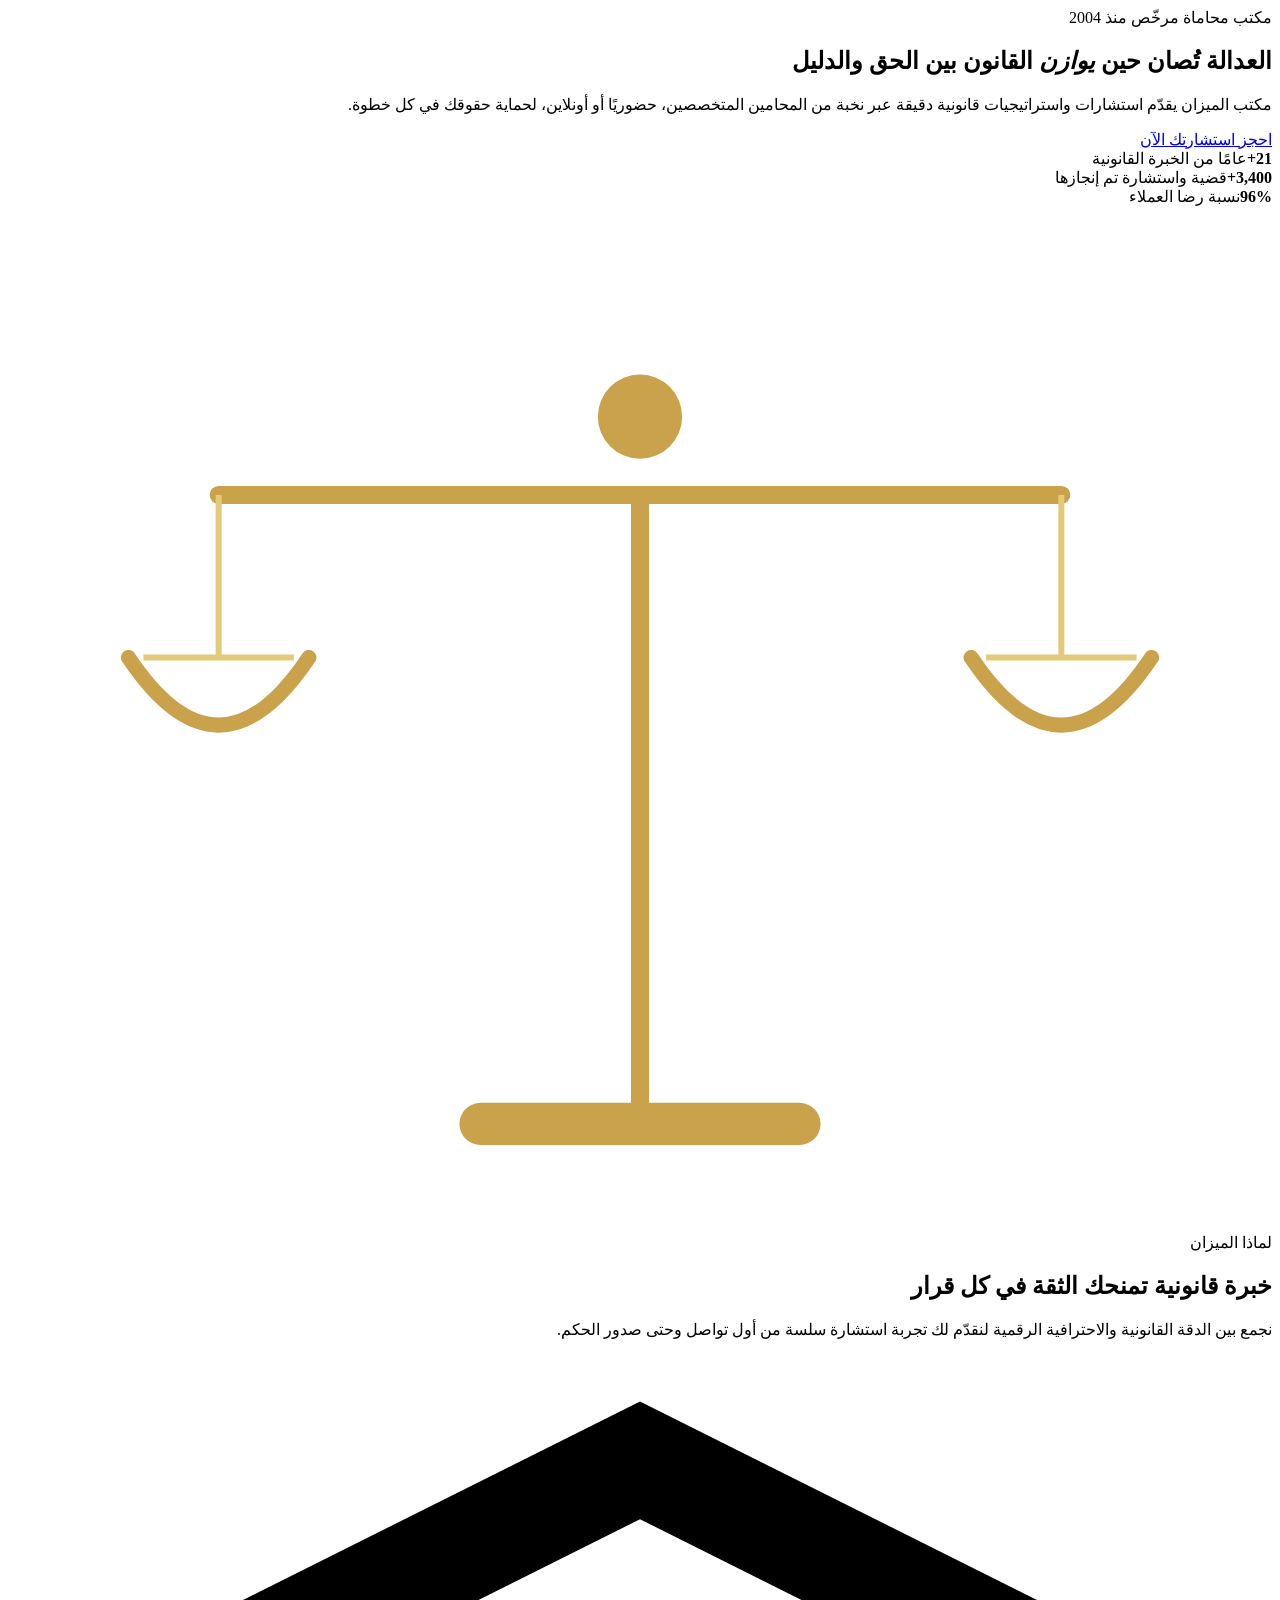
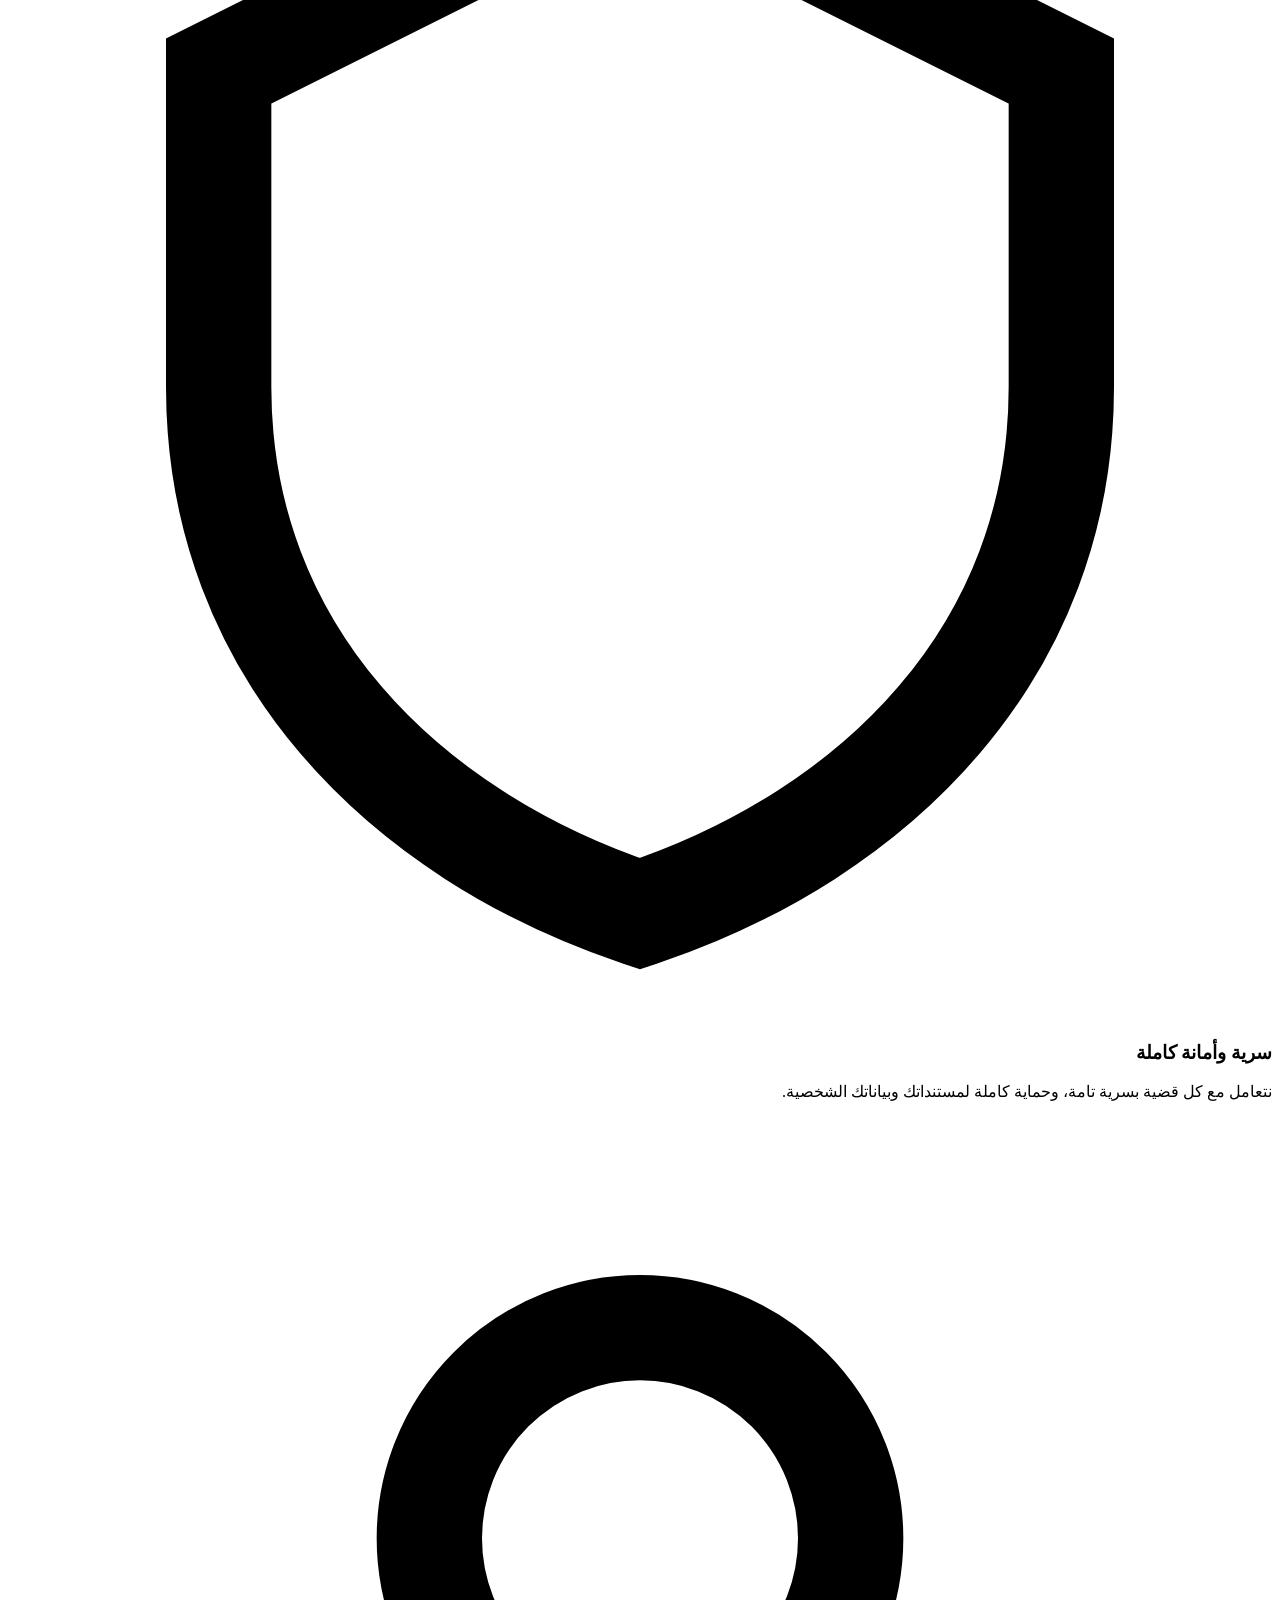
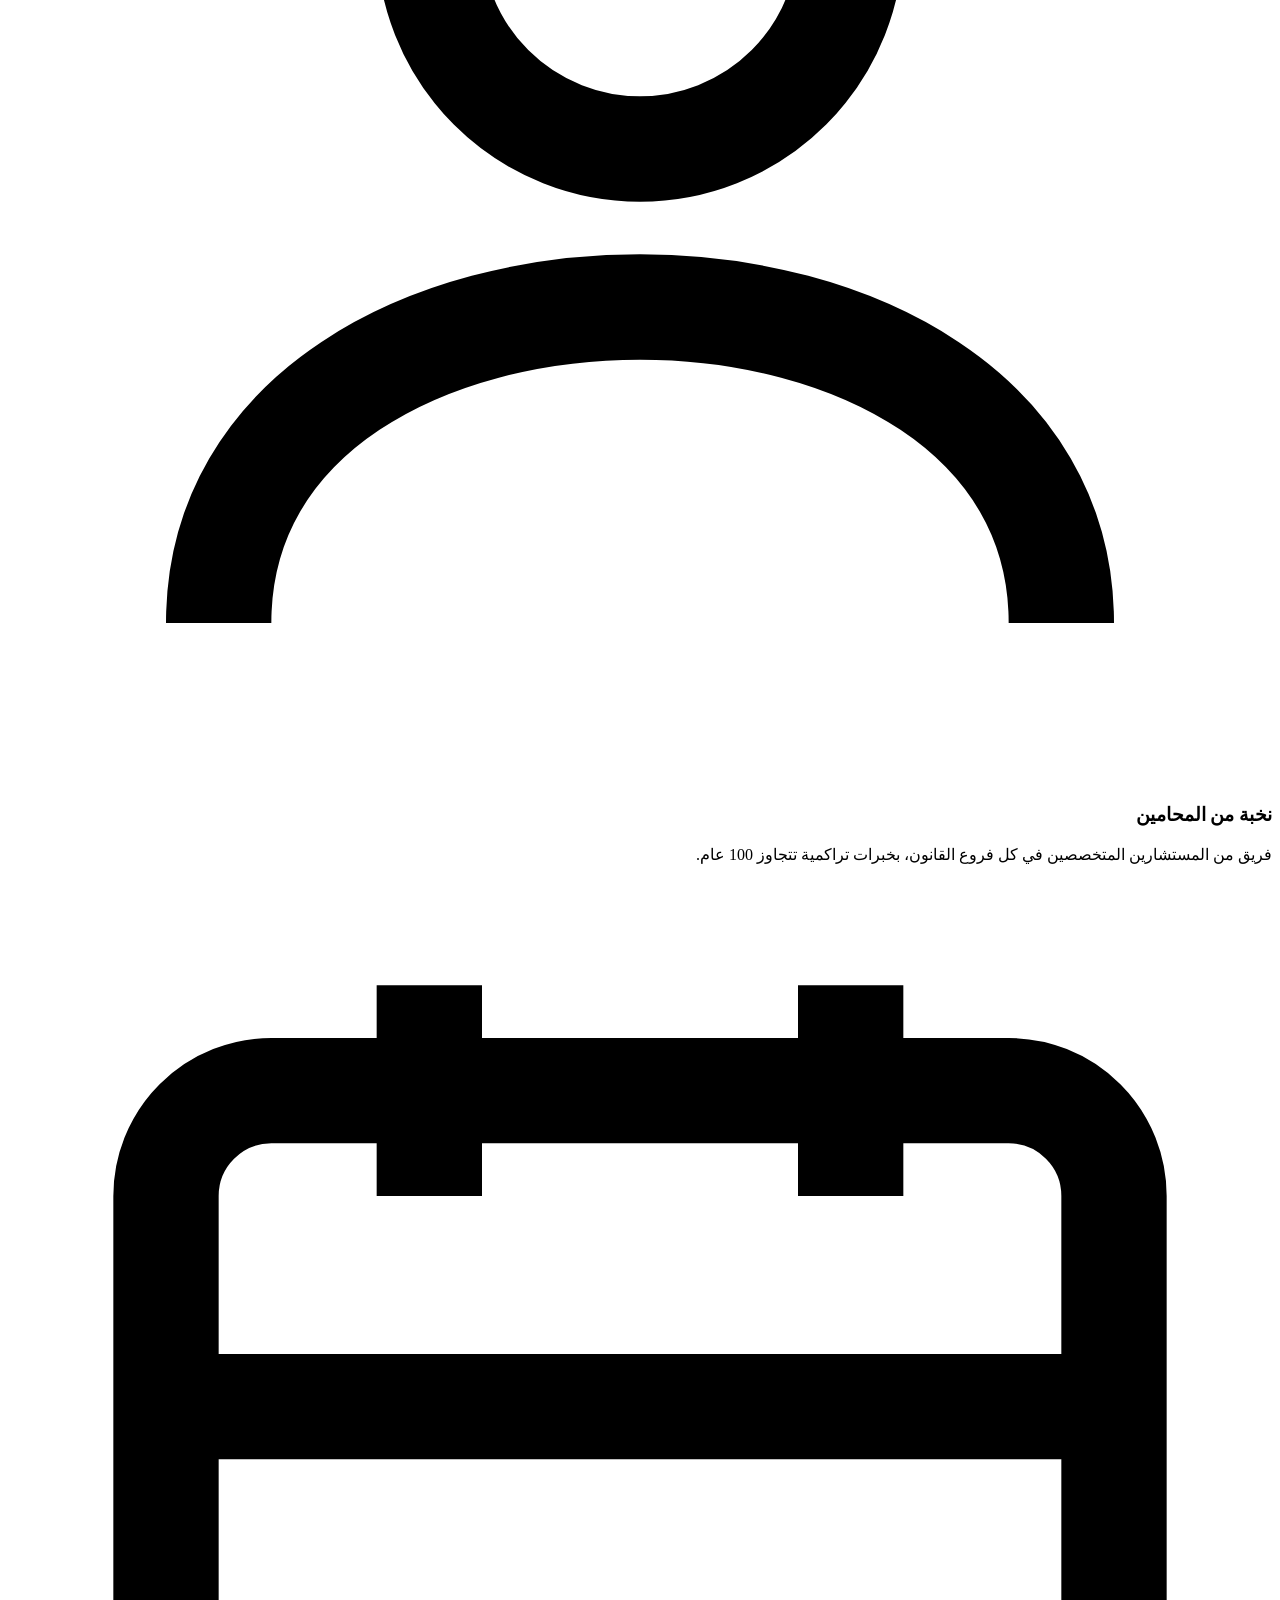
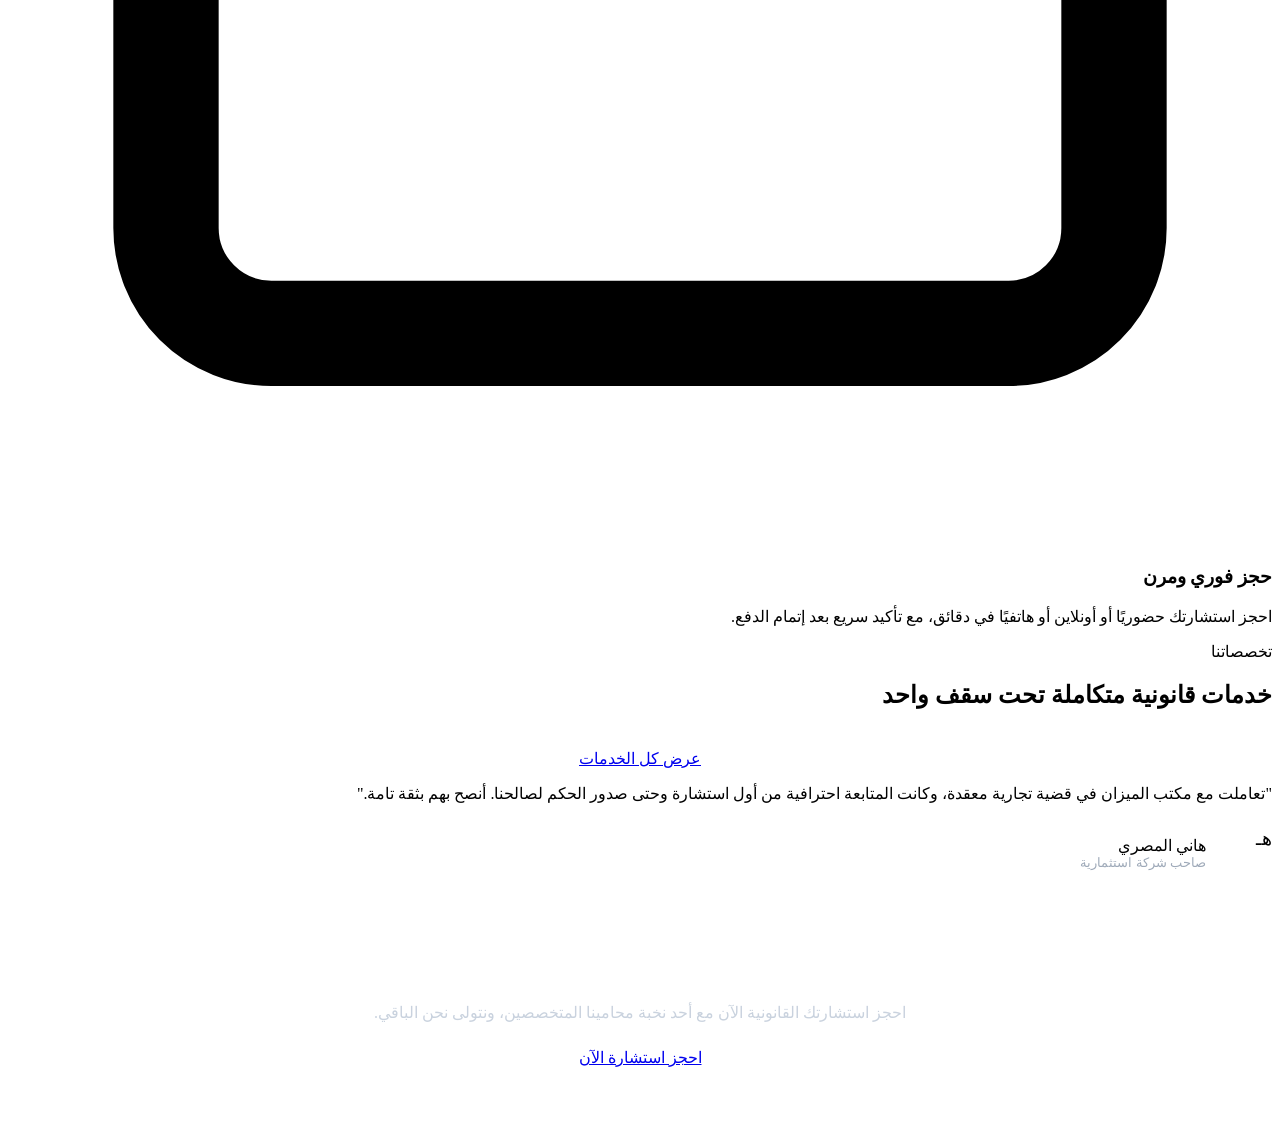
==== index.html @ 5cfec223 "Add files via upload" ====
<!DOCTYPE html>
<html lang="ar" dir="rtl">
<head>
<meta charset="UTF-8">
<meta name="viewport" content="width=device-width, initial-scale=1.0">
<title>مكتب الميزان للمحاماة والاستشارات القانونية | الرئيسية</title>
<meta name="description" content="مكتب الميزان للمحاماة والاستشارات القانونية — استشارات قانونية حضورية وأونلاين وهاتفية في القانون التجاري، الأحوال الشخصية، الجنائي، العقاري، والعمالي. احجز استشارتك الآن.">
<meta name="keywords" content="محاماة, استشارات قانونية, محامي مصر, قانون تجاري, أحوال شخصية, قضايا جنائية, حجز استشارة قانونية">
<meta name="author" content="مكتب الميزان للمحاماة">
<link rel="canonical" href="https://www.almizanlaw.com/index.html">
<meta property="og:type" content="website">
<meta property="og:title" content="مكتب الميزان للمحاماة والاستشارات القانونية">
<meta property="og:description" content="استشارات قانونية موثوقة في جميع التخصصات — احجز استشارتك أونلاين أو حضوريًا في دقائق.">
<meta property="og:locale" content="ar_EG">
<meta name="theme-color" content="#0B1B2B">
<link rel="icon" href="data:image/svg+xml,<svg xmlns=%22http://www.w3.org/2000/svg%22 viewBox=%220 0 60 60%22><circle cx=%2230%22 cy=%2230%22 r=%2229%22 fill=%22%230B1B2B%22/><text x=%2230%22 y=%2240%22 font-size=%2228%22 text-anchor=%22middle%22 fill=%22%23C9A24B%22>⚖</text></svg>">
<link rel="stylesheet" href="css/style.css">
<script type="application/ld+json">
{
  "@context": "https://schema.org",
  "@type": "LegalService",
  "name": "مكتب الميزان للمحاماة والاستشارات القانونية",
  "areaServed": "EG",
  "priceRange": "$$",
  "telephone": "+201000000000"
}
</script>
</head>
<body>

<main>
  <!-- الهيرو -->
  <section class="hero">
    <div class="container hero-grid">
      <div class="reveal in">
        <span class="eyebrow">مكتب محاماة مرخّص منذ 2004</span>
        <h1>العدالة تُصان حين <em>يوازن</em> القانون بين الحق والدليل</h1>
        <p class="lead">مكتب الميزان يقدّم استشارات واستراتيجيات قانونية دقيقة عبر نخبة من المحامين المتخصصين، حضوريًا أو أونلاين، لحماية حقوقك في كل خطوة.</p>
        <div class="hero-cta">
          <a href="booking.html" class="btn btn-gold">احجز استشارتك الآن</a>
          <a href="services.html" class="btn btn-ghost" style="color:#fff;border-color:rgba(255,255,255,.25)">تصفح خدماتنا</a>
        </div>
        <div class="hero-stats">
          <div class="stat"><b>21+</b><span>عامًا من الخبرة القانونية</span></div>
          <div class="stat"><b>3,400+</b><span>قضية واستشارة تم إنجازها</span></div>
          <div class="stat"><b>96%</b><span>نسبة رضا العملاء</span></div>
        </div>
      </div>
      <div class="scale-wrap reveal in reveal-delay-1">
        <svg class="scale-svg" viewBox="0 0 420 340" xmlns="http://www.w3.org/2000/svg">
          <line x1="210" y1="96" x2="210" y2="300" stroke="#C9A24B" stroke-width="6" stroke-linecap="round"/>
          <rect x="150" y="298" width="120" height="14" rx="7" fill="#C9A24B"/>
          <circle cx="210" cy="70" r="14" fill="#C9A24B"/>
          <g class="scale-beam">
            <line x1="70" y1="96" x2="350" y2="96" stroke="#C9A24B" stroke-width="6" stroke-linecap="round"/>
            <g class="scale-pan left">
              <line x1="70" y1="96" x2="70" y2="150" stroke="#E4C97A" stroke-width="2"/>
              <line x1="45" y1="150" x2="95" y2="150" stroke="#E4C97A" stroke-width="2"/>
              <path d="M40 150 Q70 195 100 150" stroke="#C9A24B" stroke-width="5" fill="none" stroke-linecap="round"/>
            </g>
            <g class="scale-pan right">
              <line x1="350" y1="96" x2="350" y2="150" stroke="#E4C97A" stroke-width="2"/>
              <line x1="325" y1="150" x2="375" y2="150" stroke="#E4C97A" stroke-width="2"/>
              <path d="M320 150 Q350 195 380 150" stroke="#C9A24B" stroke-width="5" fill="none" stroke-linecap="round"/>
            </g>
          </g>
        </svg>
      </div>
    </div>
  </section>

  <!-- لماذا نحن -->
  <section class="section">
    <div class="container">
      <div class="section-head center reveal">
        <span class="eyebrow">لماذا الميزان</span>
        <h2>خبرة قانونية تمنحك الثقة في كل قرار</h2>
        <p>نجمع بين الدقة القانونية والاحترافية الرقمية لنقدّم لك تجربة استشارة سلسة من أول تواصل وحتى صدور الحكم.</p>
      </div>
      <div class="grid grid-3">
        <div class="card reveal">
          <div class="seal"><svg viewBox="0 0 24 24" fill="none" stroke="currentColor" stroke-width="2"><path d="M12 2l8 4v6c0 5-3.5 8.5-8 10-4.5-1.5-8-5-8-10V6l8-4z"/></svg></div>
          <h3>سرية وأمانة كاملة</h3>
          <p>نتعامل مع كل قضية بسرية تامة، وحماية كاملة لمستنداتك وبياناتك الشخصية.</p>
        </div>
        <div class="card reveal reveal-delay-1">
          <div class="seal"><svg viewBox="0 0 24 24" fill="none" stroke="currentColor" stroke-width="2"><circle cx="12" cy="8" r="4"/><path d="M4 21c0-4 4-6 8-6s8 2 8 6"/></svg></div>
          <h3>نخبة من المحامين</h3>
          <p>فريق من المستشارين المتخصصين في كل فروع القانون، بخبرات تراكمية تتجاوز 100 عام.</p>
        </div>
        <div class="card reveal reveal-delay-2">
          <div class="seal"><svg viewBox="0 0 24 24" fill="none" stroke="currentColor" stroke-width="2"><rect x="3" y="4" width="18" height="16" rx="2"/><path d="M8 2v4M16 2v4M3 10h18"/></svg></div>
          <h3>حجز فوري ومرن</h3>
          <p>احجز استشارتك حضوريًا أو أونلاين أو هاتفيًا في دقائق، مع تأكيد سريع بعد إتمام الدفع.</p>
        </div>
      </div>
    </div>
  </section>

  <!-- الخدمات -->
  <section class="section section-soft">
    <div class="container">
      <div class="section-head reveal">
        <span class="eyebrow">تخصصاتنا</span>
        <h2>خدمات قانونية متكاملة تحت سقف واحد</h2>
      </div>
      <div class="grid grid-3" id="homeServices"></div>
      <div style="text-align:center;margin-top:40px" class="reveal">
        <a href="services.html" class="btn btn-primary">عرض كل الخدمات</a>
      </div>
    </div>
  </section>

  <!-- شهادة عميل -->
  <section class="section">
    <div class="container">
      <div class="testimonial reveal">
        <p>"تعاملت مع مكتب الميزان في قضية تجارية معقدة، وكانت المتابعة احترافية من أول استشارة وحتى صدور الحكم لصالحنا. أنصح بهم بثقة تامة."</p>
        <div style="margin-top:24px;display:flex;align-items:center;gap:14px">
          <div class="team-photo" style="width:52px;height:52px;font-size:1.2rem;margin:0">هـ</div>
          <div><div class="who">هاني المصري</div><div style="font-size:.82rem;color:#9FAAB9">صاحب شركة استثمارية</div></div>
        </div>
      </div>
    </div>
  </section>

  <!-- CTA -->
  <section class="section-tight">
    <div class="container">
      <div class="card reveal" style="text-align:center;padding:56px 30px;background:linear-gradient(135deg,var(--ink),var(--ink-2));border:none">
        <h2 style="color:#fff">لا تدع الوقت يفوّت عليك حقك القانوني</h2>
        <p style="color:#C9D2DE;max-width:560px;margin:0 auto 26px">احجز استشارتك القانونية الآن مع أحد نخبة محامينا المتخصصين، ونتولى نحن الباقي.</p>
        <a href="booking.html" class="btn btn-gold">احجز استشارة الآن</a>
      </div>
    </div>
  </section>
</main>

<script src="js/config.js"></script>
<script src="js/data.js"></script>
<script src="js/chatbot.js"></script>
<script src="js/main.js"></script>
<script>
async function renderHomeServices(){
  const services = await window.LocalStore.getAll("services");
  const wrap = document.getElementById("homeServices");
  wrap.innerHTML = services.slice(0,6).map((s,i)=>`
    <div class="card service-card reveal reveal-delay-${(i%3)}">
      <div class="seal"><svg viewBox="0 0 24 24" fill="none" stroke="currentColor" stroke-width="2"><path d="M4 7h16M4 12h16M4 17h10"/></svg></div>
      <h3>${s.title}</h3>
      <p>${s.desc}</p>
      <span class="price-tag">تبدأ من ${s.basePrice} ج.م</span><br>
      <a href="services.html" class="more">المزيد ←</a>
    </div>
  `).join("");
  initReveal();
}
document.addEventListener("DOMContentLoaded", renderHomeServices);
</script>
</body>
</html>
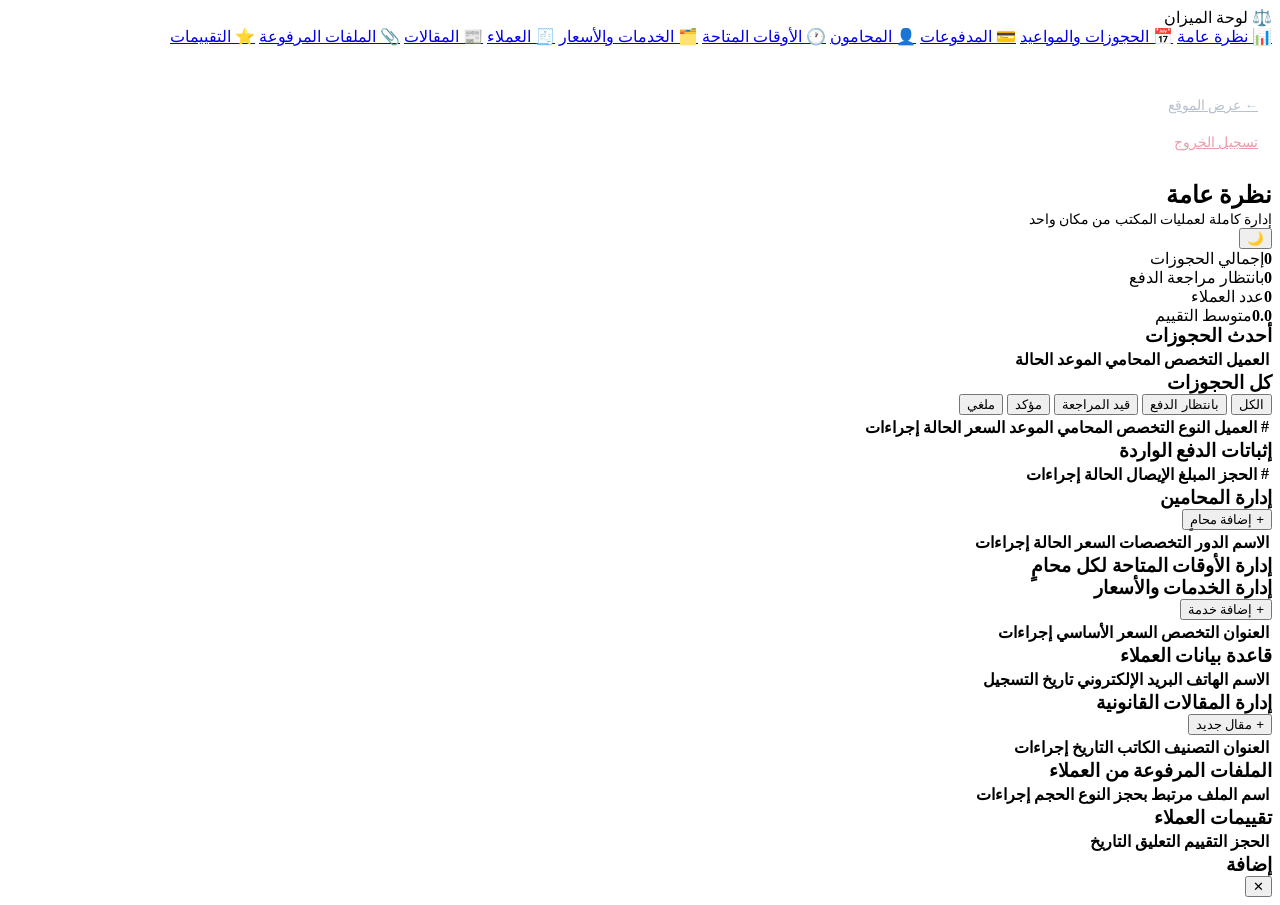
==== commit 5a56ff49: "Add files via upload" ====
--- a/index.html
+++ b/index.html
@@ -3,159 +3,149 @@
 <head>
 <meta charset="UTF-8">
 <meta name="viewport" content="width=device-width, initial-scale=1.0">
-<title>مكتب الميزان للمحاماة والاستشارات القانونية | الرئيسية</title>
-<meta name="description" content="مكتب الميزان للمحاماة والاستشارات القانونية — استشارات قانونية حضورية وأونلاين وهاتفية في القانون التجاري، الأحوال الشخصية، الجنائي، العقاري، والعمالي. احجز استشارتك الآن.">
-<meta name="keywords" content="محاماة, استشارات قانونية, محامي مصر, قانون تجاري, أحوال شخصية, قضايا جنائية, حجز استشارة قانونية">
-<meta name="author" content="مكتب الميزان للمحاماة">
-<link rel="canonical" href="https://www.almizanlaw.com/index.html">
-<meta property="og:type" content="website">
-<meta property="og:title" content="مكتب الميزان للمحاماة والاستشارات القانونية">
-<meta property="og:description" content="استشارات قانونية موثوقة في جميع التخصصات — احجز استشارتك أونلاين أو حضوريًا في دقائق.">
-<meta property="og:locale" content="ar_EG">
-<meta name="theme-color" content="#0B1B2B">
-<link rel="icon" href="data:image/svg+xml,<svg xmlns=%22http://www.w3.org/2000/svg%22 viewBox=%220 0 60 60%22><circle cx=%2230%22 cy=%2230%22 r=%2229%22 fill=%22%230B1B2B%22/><text x=%2230%22 y=%2240%22 font-size=%2228%22 text-anchor=%22middle%22 fill=%22%23C9A24B%22>⚖</text></svg>">
-<link rel="stylesheet" href="css/style.css">
-<script type="application/ld+json">
-{
-  "@context": "https://schema.org",
-  "@type": "LegalService",
-  "name": "مكتب الميزان للمحاماة والاستشارات القانونية",
-  "areaServed": "EG",
-  "priceRange": "$$",
-  "telephone": "+201000000000"
-}
-</script>
+<title>لوحة التحكم | مكتب الميزان للمحاماة</title>
+<meta name="robots" content="noindex, nofollow">
+<link rel="stylesheet" href="../css/style.css">
 </head>
-<body>
+<body class="admin-body">
 
-<main>
-  <!-- الهيرو -->
-  <section class="hero">
-    <div class="container hero-grid">
-      <div class="reveal in">
-        <span class="eyebrow">مكتب محاماة مرخّص منذ 2004</span>
-        <h1>العدالة تُصان حين <em>يوازن</em> القانون بين الحق والدليل</h1>
-        <p class="lead">مكتب الميزان يقدّم استشارات واستراتيجيات قانونية دقيقة عبر نخبة من المحامين المتخصصين، حضوريًا أو أونلاين، لحماية حقوقك في كل خطوة.</p>
-        <div class="hero-cta">
-          <a href="booking.html" class="btn btn-gold">احجز استشارتك الآن</a>
-          <a href="services.html" class="btn btn-ghost" style="color:#fff;border-color:rgba(255,255,255,.25)">تصفح خدماتنا</a>
+<div class="admin-shell">
+  <aside class="admin-sidebar">
+    <div class="admin-brand">⚖️ <span>لوحة الميزان</span></div>
+    <nav class="admin-nav" id="adminNav">
+      <a href="#overview" data-tab="overview" class="active">📊 نظرة عامة</a>
+      <a href="#bookings" data-tab="bookings">📅 الحجوزات والمواعيد</a>
+      <a href="#payments" data-tab="payments">💳 المدفوعات</a>
+      <a href="#lawyers" data-tab="lawyers">👤 المحامون</a>
+      <a href="#availability" data-tab="availability">🕐 الأوقات المتاحة</a>
+      <a href="#services" data-tab="services">🗂️ الخدمات والأسعار</a>
+      <a href="#clients" data-tab="clients">🧾 العملاء</a>
+      <a href="#articles" data-tab="articles">📰 المقالات</a>
+      <a href="#files" data-tab="files">📎 الملفات المرفوعة</a>
+      <a href="#ratings" data-tab="ratings">⭐ التقييمات</a>
+    </nav>
+    <div style="margin-top:24px;padding-top:16px;border-top:1px solid rgba(255,255,255,.1)">
+      <a href="../index.html" style="display:block;padding:10px 14px;color:#B7C1CF;font-size:.85rem">← عرض الموقع</a>
+      <a href="#" id="logoutBtn" style="display:block;padding:10px 14px;color:#ef9aa8;font-size:.85rem">تسجيل الخروج</a>
+    </div>
+  </aside>
+
+  <main class="admin-main">
+    <div class="admin-topbar">
+      <div>
+        <h2 style="margin-bottom:2px" id="tabTitle">نظرة عامة</h2>
+        <p style="margin:0;color:var(--text-muted);font-size:.85rem">إدارة كاملة لعمليات المكتب من مكان واحد</p>
+      </div>
+      <button class="icon-btn" id="themeToggleAdmin" aria-label="تبديل الوضع الليلي">🌙</button>
+    </div>
+
+    <!-- نظرة عامة -->
+    <section class="admin-tab-panel active" data-panel="overview">
+      <div class="admin-kpis">
+        <div class="kpi"><b id="kpiBookings">0</b><span>إجمالي الحجوزات</span></div>
+        <div class="kpi"><b id="kpiPending">0</b><span>بانتظار مراجعة الدفع</span></div>
+        <div class="kpi"><b id="kpiClients">0</b><span>عدد العملاء</span></div>
+        <div class="kpi"><b id="kpiRating">0.0</b><span>متوسط التقييم</span></div>
+      </div>
+      <div class="panel">
+        <div class="panel-head"><h3 style="margin:0">أحدث الحجوزات</h3></div>
+        <div class="table-wrap"><table id="recentBookingsTable"><thead><tr><th>العميل</th><th>التخصص</th><th>المحامي</th><th>الموعد</th><th>الحالة</th></tr></thead><tbody></tbody></table></div>
+      </div>
+    </section>
+
+    <!-- الحجوزات -->
+    <section class="admin-tab-panel" data-panel="bookings">
+      <div class="panel">
+        <div class="panel-head">
+          <h3 style="margin:0">كل الحجوزات</h3>
+          <div class="tabs" id="bookingStatusFilter" style="margin:0">
+            <button class="tab-btn active" data-status="الكل">الكل</button>
+            <button class="tab-btn" data-status="بانتظار الدفع">بانتظار الدفع</button>
+            <button class="tab-btn" data-status="قيد المراجعة">قيد المراجعة</button>
+            <button class="tab-btn" data-status="مؤكد">مؤكد</button>
+            <button class="tab-btn" data-status="ملغي">ملغي</button>
+          </div>
         </div>
-        <div class="hero-stats">
-          <div class="stat"><b>21+</b><span>عامًا من الخبرة القانونية</span></div>
-          <div class="stat"><b>3,400+</b><span>قضية واستشارة تم إنجازها</span></div>
-          <div class="stat"><b>96%</b><span>نسبة رضا العملاء</span></div>
-        </div>
+        <div class="table-wrap"><table id="bookingsTable"><thead><tr><th>#</th><th>العميل</th><th>النوع</th><th>التخصص</th><th>المحامي</th><th>الموعد</th><th>السعر</th><th>الحالة</th><th>إجراءات</th></tr></thead><tbody></tbody></table></div>
       </div>
-      <div class="scale-wrap reveal in reveal-delay-1">
-        <svg class="scale-svg" viewBox="0 0 420 340" xmlns="http://www.w3.org/2000/svg">
-          <line x1="210" y1="96" x2="210" y2="300" stroke="#C9A24B" stroke-width="6" stroke-linecap="round"/>
-          <rect x="150" y="298" width="120" height="14" rx="7" fill="#C9A24B"/>
-          <circle cx="210" cy="70" r="14" fill="#C9A24B"/>
-          <g class="scale-beam">
-            <line x1="70" y1="96" x2="350" y2="96" stroke="#C9A24B" stroke-width="6" stroke-linecap="round"/>
-            <g class="scale-pan left">
-              <line x1="70" y1="96" x2="70" y2="150" stroke="#E4C97A" stroke-width="2"/>
-              <line x1="45" y1="150" x2="95" y2="150" stroke="#E4C97A" stroke-width="2"/>
-              <path d="M40 150 Q70 195 100 150" stroke="#C9A24B" stroke-width="5" fill="none" stroke-linecap="round"/>
-            </g>
-            <g class="scale-pan right">
-              <line x1="350" y1="96" x2="350" y2="150" stroke="#E4C97A" stroke-width="2"/>
-              <line x1="325" y1="150" x2="375" y2="150" stroke="#E4C97A" stroke-width="2"/>
-              <path d="M320 150 Q350 195 380 150" stroke="#C9A24B" stroke-width="5" fill="none" stroke-linecap="round"/>
-            </g>
-          </g>
-        </svg>
+    </section>
+
+    <!-- المدفوعات -->
+    <section class="admin-tab-panel" data-panel="payments">
+      <div class="panel">
+        <div class="panel-head"><h3 style="margin:0">إثباتات الدفع الواردة</h3></div>
+        <div class="table-wrap"><table id="paymentsTable"><thead><tr><th>#</th><th>الحجز</th><th>المبلغ</th><th>الإيصال</th><th>الحالة</th><th>إجراءات</th></tr></thead><tbody></tbody></table></div>
       </div>
-    </div>
-  </section>
+    </section>
 
-  <!-- لماذا نحن -->
-  <section class="section">
-    <div class="container">
-      <div class="section-head center reveal">
-        <span class="eyebrow">لماذا الميزان</span>
-        <h2>خبرة قانونية تمنحك الثقة في كل قرار</h2>
-        <p>نجمع بين الدقة القانونية والاحترافية الرقمية لنقدّم لك تجربة استشارة سلسة من أول تواصل وحتى صدور الحكم.</p>
+    <!-- المحامون -->
+    <section class="admin-tab-panel" data-panel="lawyers">
+      <div class="panel">
+        <div class="panel-head"><h3 style="margin:0">إدارة المحامين</h3><button class="btn btn-primary btn-sm" id="addLawyerBtn">+ إضافة محامٍ</button></div>
+        <div class="table-wrap"><table id="lawyersTable"><thead><tr><th>الاسم</th><th>الدور</th><th>التخصصات</th><th>السعر</th><th>الحالة</th><th>إجراءات</th></tr></thead><tbody></tbody></table></div>
       </div>
-      <div class="grid grid-3">
-        <div class="card reveal">
-          <div class="seal"><svg viewBox="0 0 24 24" fill="none" stroke="currentColor" stroke-width="2"><path d="M12 2l8 4v6c0 5-3.5 8.5-8 10-4.5-1.5-8-5-8-10V6l8-4z"/></svg></div>
-          <h3>سرية وأمانة كاملة</h3>
-          <p>نتعامل مع كل قضية بسرية تامة، وحماية كاملة لمستنداتك وبياناتك الشخصية.</p>
-        </div>
-        <div class="card reveal reveal-delay-1">
-          <div class="seal"><svg viewBox="0 0 24 24" fill="none" stroke="currentColor" stroke-width="2"><circle cx="12" cy="8" r="4"/><path d="M4 21c0-4 4-6 8-6s8 2 8 6"/></svg></div>
-          <h3>نخبة من المحامين</h3>
-          <p>فريق من المستشارين المتخصصين في كل فروع القانون، بخبرات تراكمية تتجاوز 100 عام.</p>
-        </div>
-        <div class="card reveal reveal-delay-2">
-          <div class="seal"><svg viewBox="0 0 24 24" fill="none" stroke="currentColor" stroke-width="2"><rect x="3" y="4" width="18" height="16" rx="2"/><path d="M8 2v4M16 2v4M3 10h18"/></svg></div>
-          <h3>حجز فوري ومرن</h3>
-          <p>احجز استشارتك حضوريًا أو أونلاين أو هاتفيًا في دقائق، مع تأكيد سريع بعد إتمام الدفع.</p>
-        </div>
+    </section>
+
+    <!-- الأوقات المتاحة -->
+    <section class="admin-tab-panel" data-panel="availability">
+      <div class="panel">
+        <div class="panel-head"><h3 style="margin:0">إدارة الأوقات المتاحة لكل محامٍ</h3></div>
+        <div id="availabilityList"></div>
       </div>
-    </div>
-  </section>
+    </section>
 
-  <!-- الخدمات -->
-  <section class="section section-soft">
-    <div class="container">
-      <div class="section-head reveal">
-        <span class="eyebrow">تخصصاتنا</span>
-        <h2>خدمات قانونية متكاملة تحت سقف واحد</h2>
+    <!-- الخدمات -->
+    <section class="admin-tab-panel" data-panel="services">
+      <div class="panel">
+        <div class="panel-head"><h3 style="margin:0">إدارة الخدمات والأسعار</h3><button class="btn btn-primary btn-sm" id="addServiceBtn">+ إضافة خدمة</button></div>
+        <div class="table-wrap"><table id="servicesTable"><thead><tr><th>العنوان</th><th>التخصص</th><th>السعر الأساسي</th><th>إجراءات</th></tr></thead><tbody></tbody></table></div>
       </div>
-      <div class="grid grid-3" id="homeServices"></div>
-      <div style="text-align:center;margin-top:40px" class="reveal">
-        <a href="services.html" class="btn btn-primary">عرض كل الخدمات</a>
+    </section>
+
+    <!-- العملاء -->
+    <section class="admin-tab-panel" data-panel="clients">
+      <div class="panel">
+        <div class="panel-head"><h3 style="margin:0">قاعدة بيانات العملاء</h3></div>
+        <div class="table-wrap"><table id="clientsTable"><thead><tr><th>الاسم</th><th>الهاتف</th><th>البريد الإلكتروني</th><th>تاريخ التسجيل</th></tr></thead><tbody></tbody></table></div>
       </div>
-    </div>
-  </section>
+    </section>
 
-  <!-- شهادة عميل -->
-  <section class="section">
-    <div class="container">
-      <div class="testimonial reveal">
-        <p>"تعاملت مع مكتب الميزان في قضية تجارية معقدة، وكانت المتابعة احترافية من أول استشارة وحتى صدور الحكم لصالحنا. أنصح بهم بثقة تامة."</p>
-        <div style="margin-top:24px;display:flex;align-items:center;gap:14px">
-          <div class="team-photo" style="width:52px;height:52px;font-size:1.2rem;margin:0">هـ</div>
-          <div><div class="who">هاني المصري</div><div style="font-size:.82rem;color:#9FAAB9">صاحب شركة استثمارية</div></div>
-        </div>
+    <!-- المقالات -->
+    <section class="admin-tab-panel" data-panel="articles">
+      <div class="panel">
+        <div class="panel-head"><h3 style="margin:0">إدارة المقالات القانونية</h3><button class="btn btn-primary btn-sm" id="addArticleBtn">+ مقال جديد</button></div>
+        <div class="table-wrap"><table id="articlesTable"><thead><tr><th>العنوان</th><th>التصنيف</th><th>الكاتب</th><th>التاريخ</th><th>إجراءات</th></tr></thead><tbody></tbody></table></div>
       </div>
-    </div>
-  </section>
+    </section>
 
-  <!-- CTA -->
-  <section class="section-tight">
-    <div class="container">
-      <div class="card reveal" style="text-align:center;padding:56px 30px;background:linear-gradient(135deg,var(--ink),var(--ink-2));border:none">
-        <h2 style="color:#fff">لا تدع الوقت يفوّت عليك حقك القانوني</h2>
-        <p style="color:#C9D2DE;max-width:560px;margin:0 auto 26px">احجز استشارتك القانونية الآن مع أحد نخبة محامينا المتخصصين، ونتولى نحن الباقي.</p>
-        <a href="booking.html" class="btn btn-gold">احجز استشارة الآن</a>
+    <!-- الملفات -->
+    <section class="admin-tab-panel" data-panel="files">
+      <div class="panel">
+        <div class="panel-head"><h3 style="margin:0">الملفات المرفوعة من العملاء</h3></div>
+        <div class="table-wrap"><table id="filesTable"><thead><tr><th>اسم الملف</th><th>مرتبط بحجز</th><th>النوع</th><th>الحجم</th><th>إجراءات</th></tr></thead><tbody></tbody></table></div>
       </div>
-    </div>
-  </section>
-</main>
+    </section>
 
-<script src="js/config.js"></script>
-<script src="js/data.js"></script>
-<script src="js/chatbot.js"></script>
-<script src="js/main.js"></script>
-<script>
-async function renderHomeServices(){
-  const services = await window.LocalStore.getAll("services");
-  const wrap = document.getElementById("homeServices");
-  wrap.innerHTML = services.slice(0,6).map((s,i)=>`
-    <div class="card service-card reveal reveal-delay-${(i%3)}">
-      <div class="seal"><svg viewBox="0 0 24 24" fill="none" stroke="currentColor" stroke-width="2"><path d="M4 7h16M4 12h16M4 17h10"/></svg></div>
-      <h3>${s.title}</h3>
-      <p>${s.desc}</p>
-      <span class="price-tag">تبدأ من ${s.basePrice} ج.م</span><br>
-      <a href="services.html" class="more">المزيد ←</a>
-    </div>
-  `).join("");
-  initReveal();
-}
-document.addEventListener("DOMContentLoaded", renderHomeServices);
-</script>
+    <!-- التقييمات -->
+    <section class="admin-tab-panel" data-panel="ratings">
+      <div class="panel">
+        <div class="panel-head"><h3 style="margin:0">تقييمات العملاء</h3></div>
+        <div class="table-wrap"><table id="ratingsTable"><thead><tr><th>الحجز</th><th>التقييم</th><th>التعليق</th><th>التاريخ</th></tr></thead><tbody></tbody></table></div>
+      </div>
+    </section>
+  </main>
+</div>
+
+<!-- نافذة منبثقة عامة للإضافة/التعديل -->
+<div class="modal-overlay" id="modalOverlay">
+  <div class="modal">
+    <div class="modal-head"><h3 id="modalTitle" style="margin:0">إضافة</h3><button class="modal-close" id="modalCloseBtn">✕</button></div>
+    <div id="modalBody"></div>
+  </div>
+</div>
+
+<script src="../js/config.js"></script>
+<script src="../js/data.js"></script>
+<script src="../js/admin.js"></script>
 </body>
 </html>
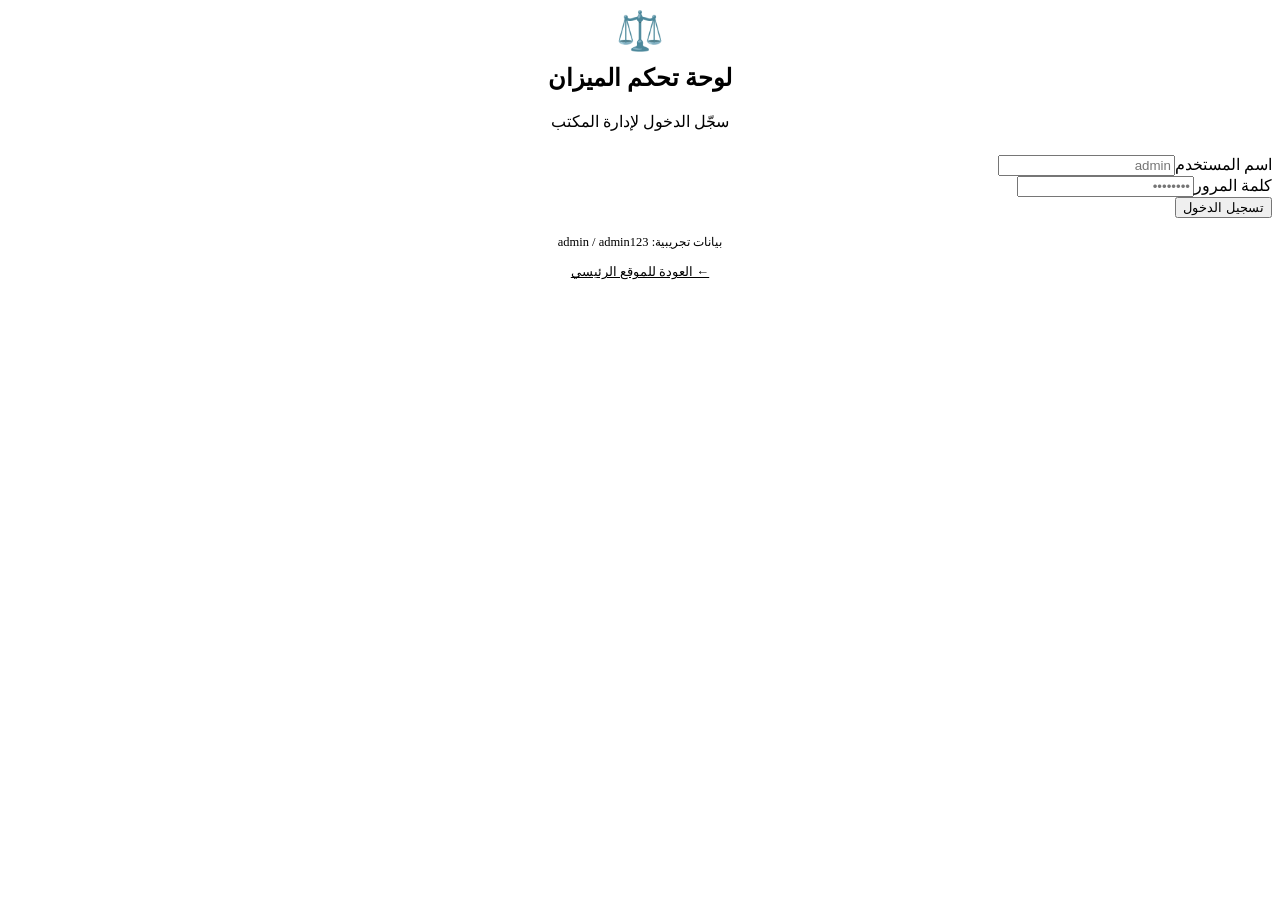
==== commit 6c9d9f8e: "Update index.html" ====
--- a/index.html
+++ b/index.html
@@ -5,7 +5,7 @@
 <meta name="viewport" content="width=device-width, initial-scale=1.0">
 <title>لوحة التحكم | مكتب الميزان للمحاماة</title>
 <meta name="robots" content="noindex, nofollow">
-<link rel="stylesheet" href="../css/style.css">
+<link rel="stylesheet" href="style.css">
 </head>
 <body class="admin-body">
 
@@ -144,8 +144,8 @@
   </div>
 </div>
 
-<script src="../js/config.js"></script>
-<script src="../js/data.js"></script>
-<script src="../js/admin.js"></script>
+<script src="config.js"></script>
+<script src="data.js"></script>
+<script src="admin.js"></script>
 </body>
 </html>
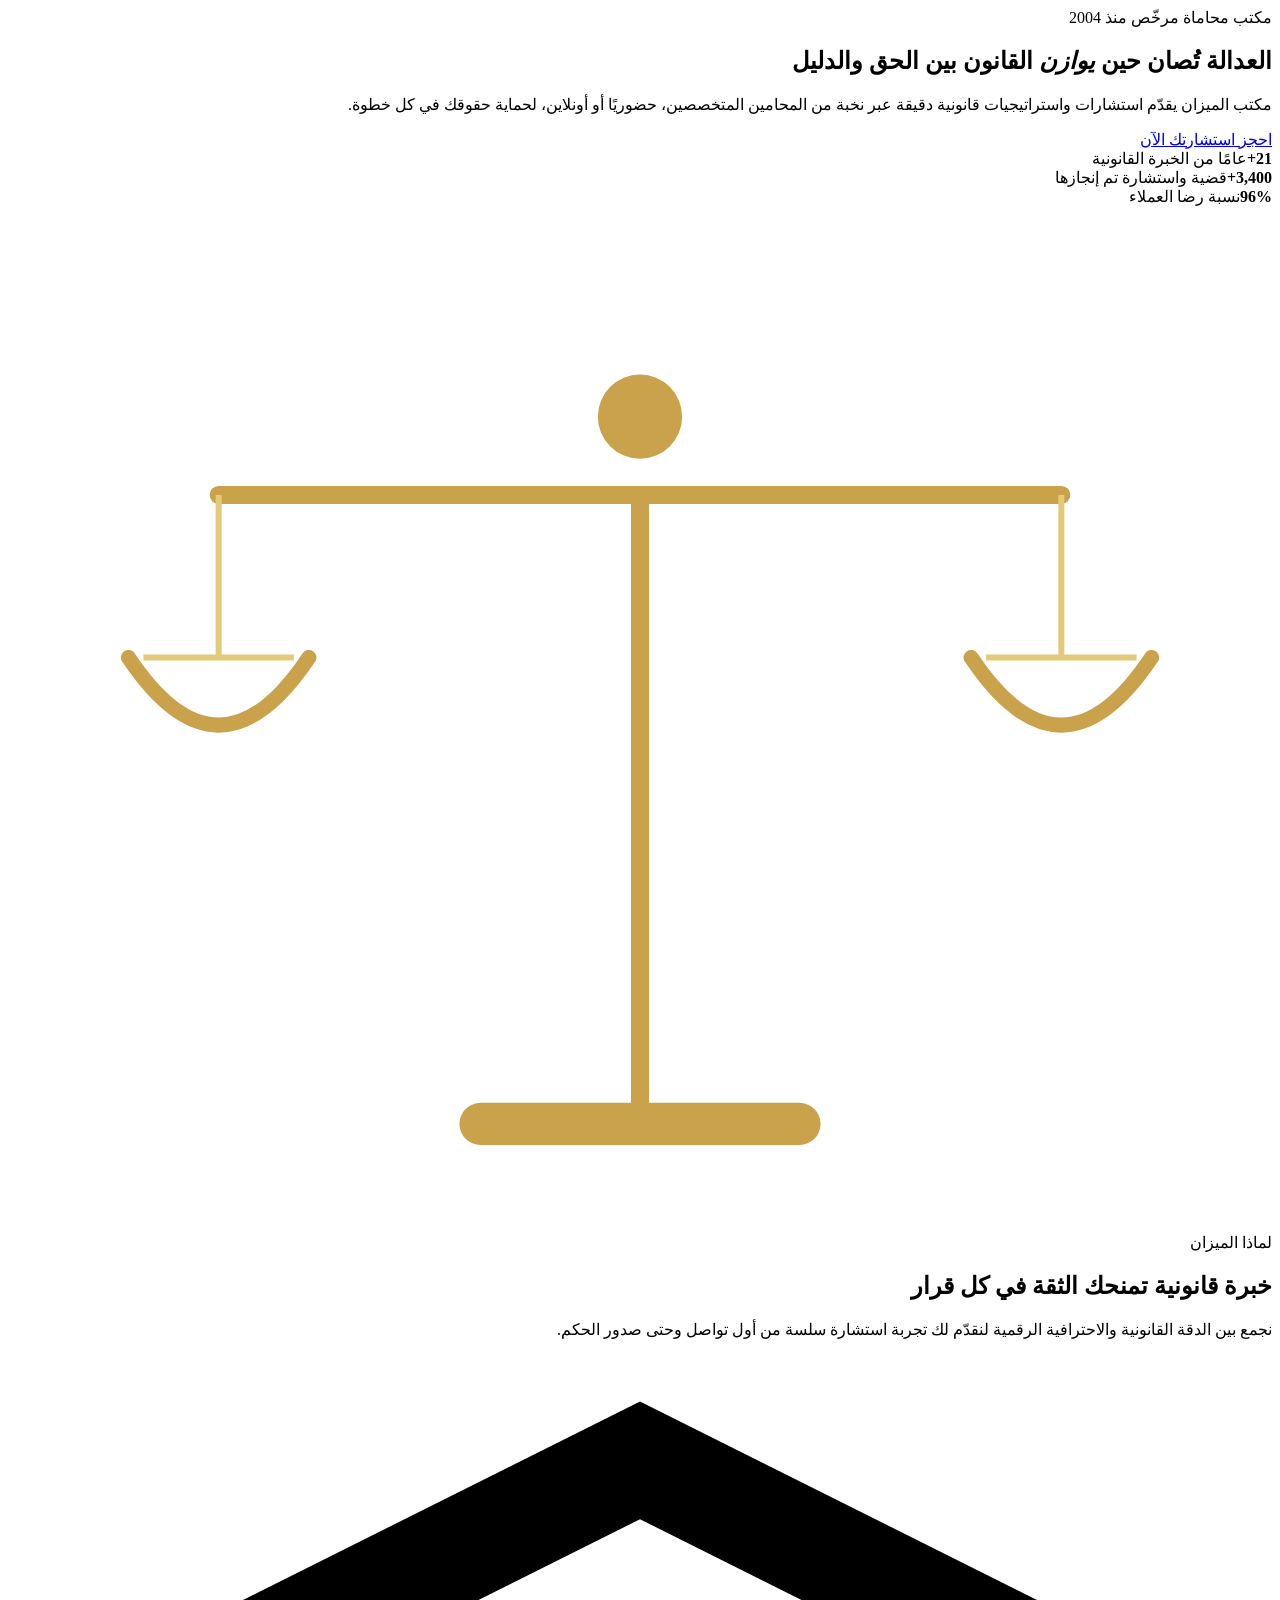
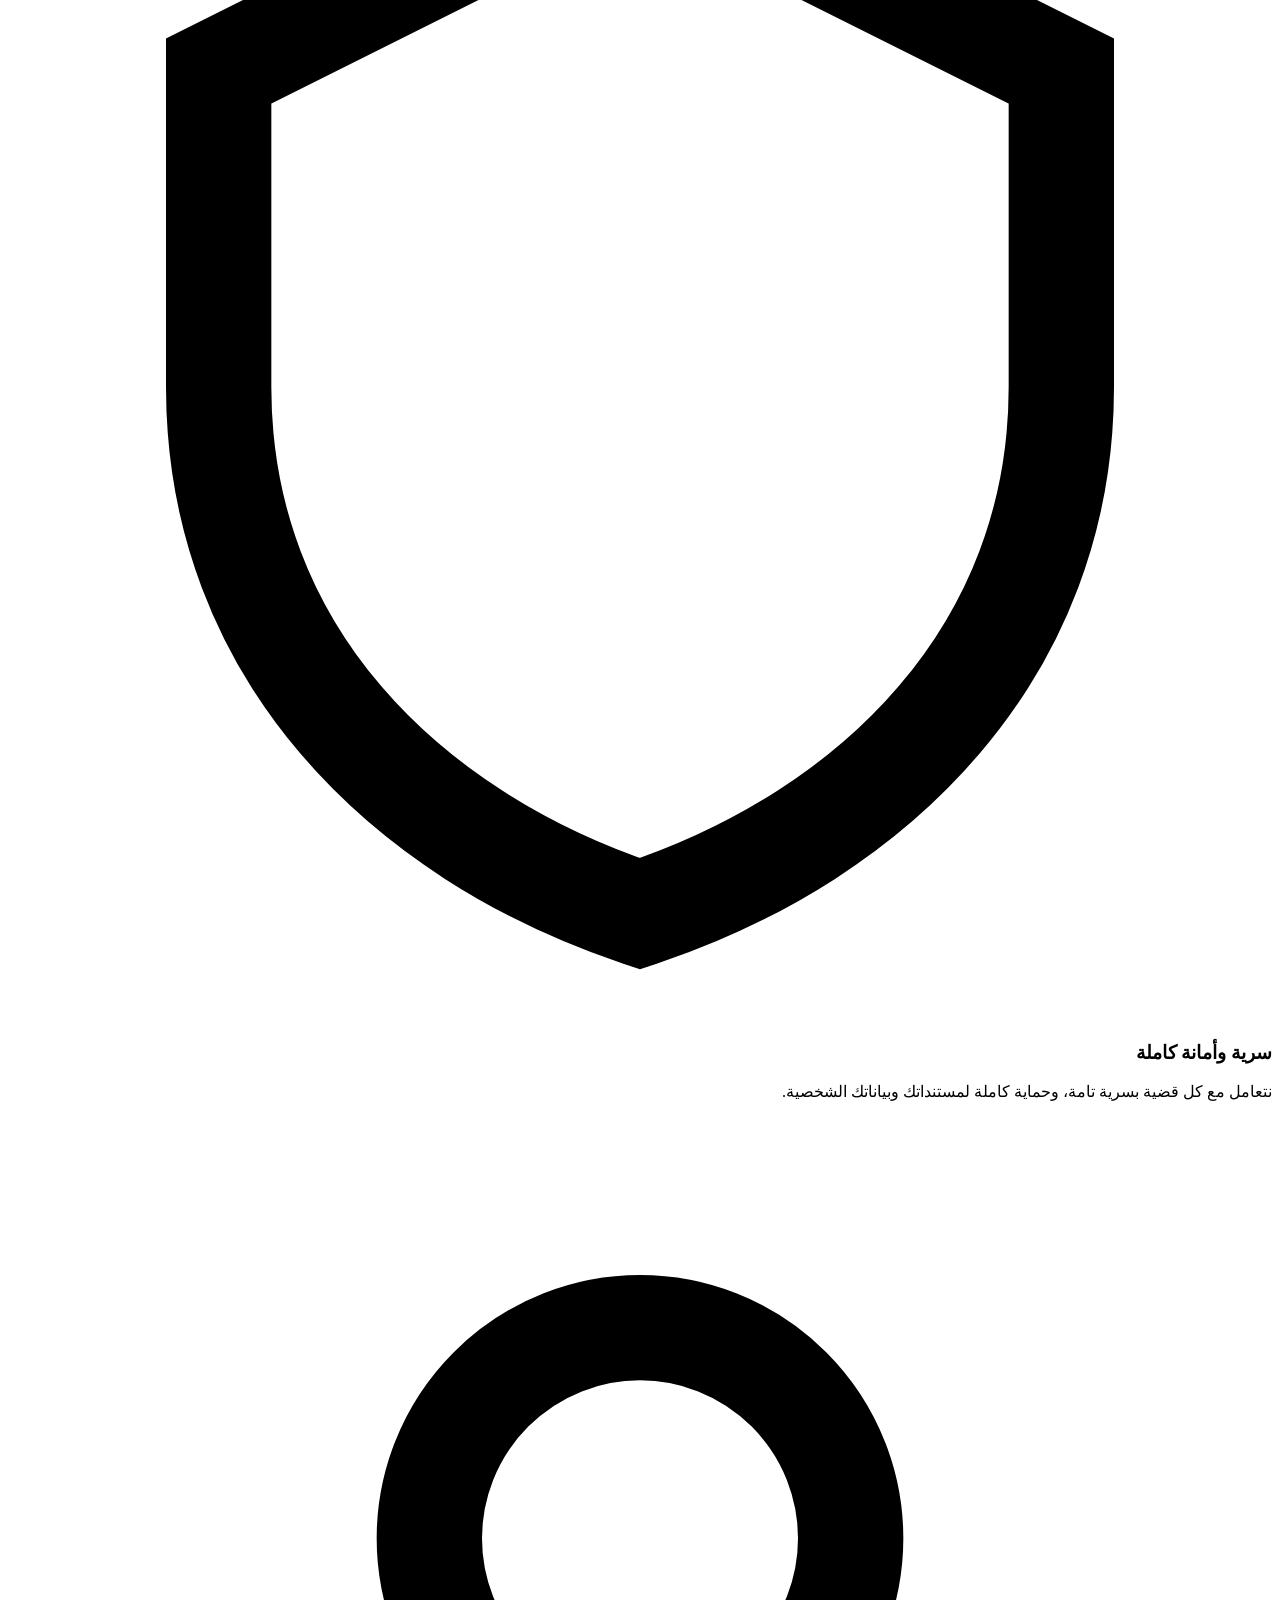
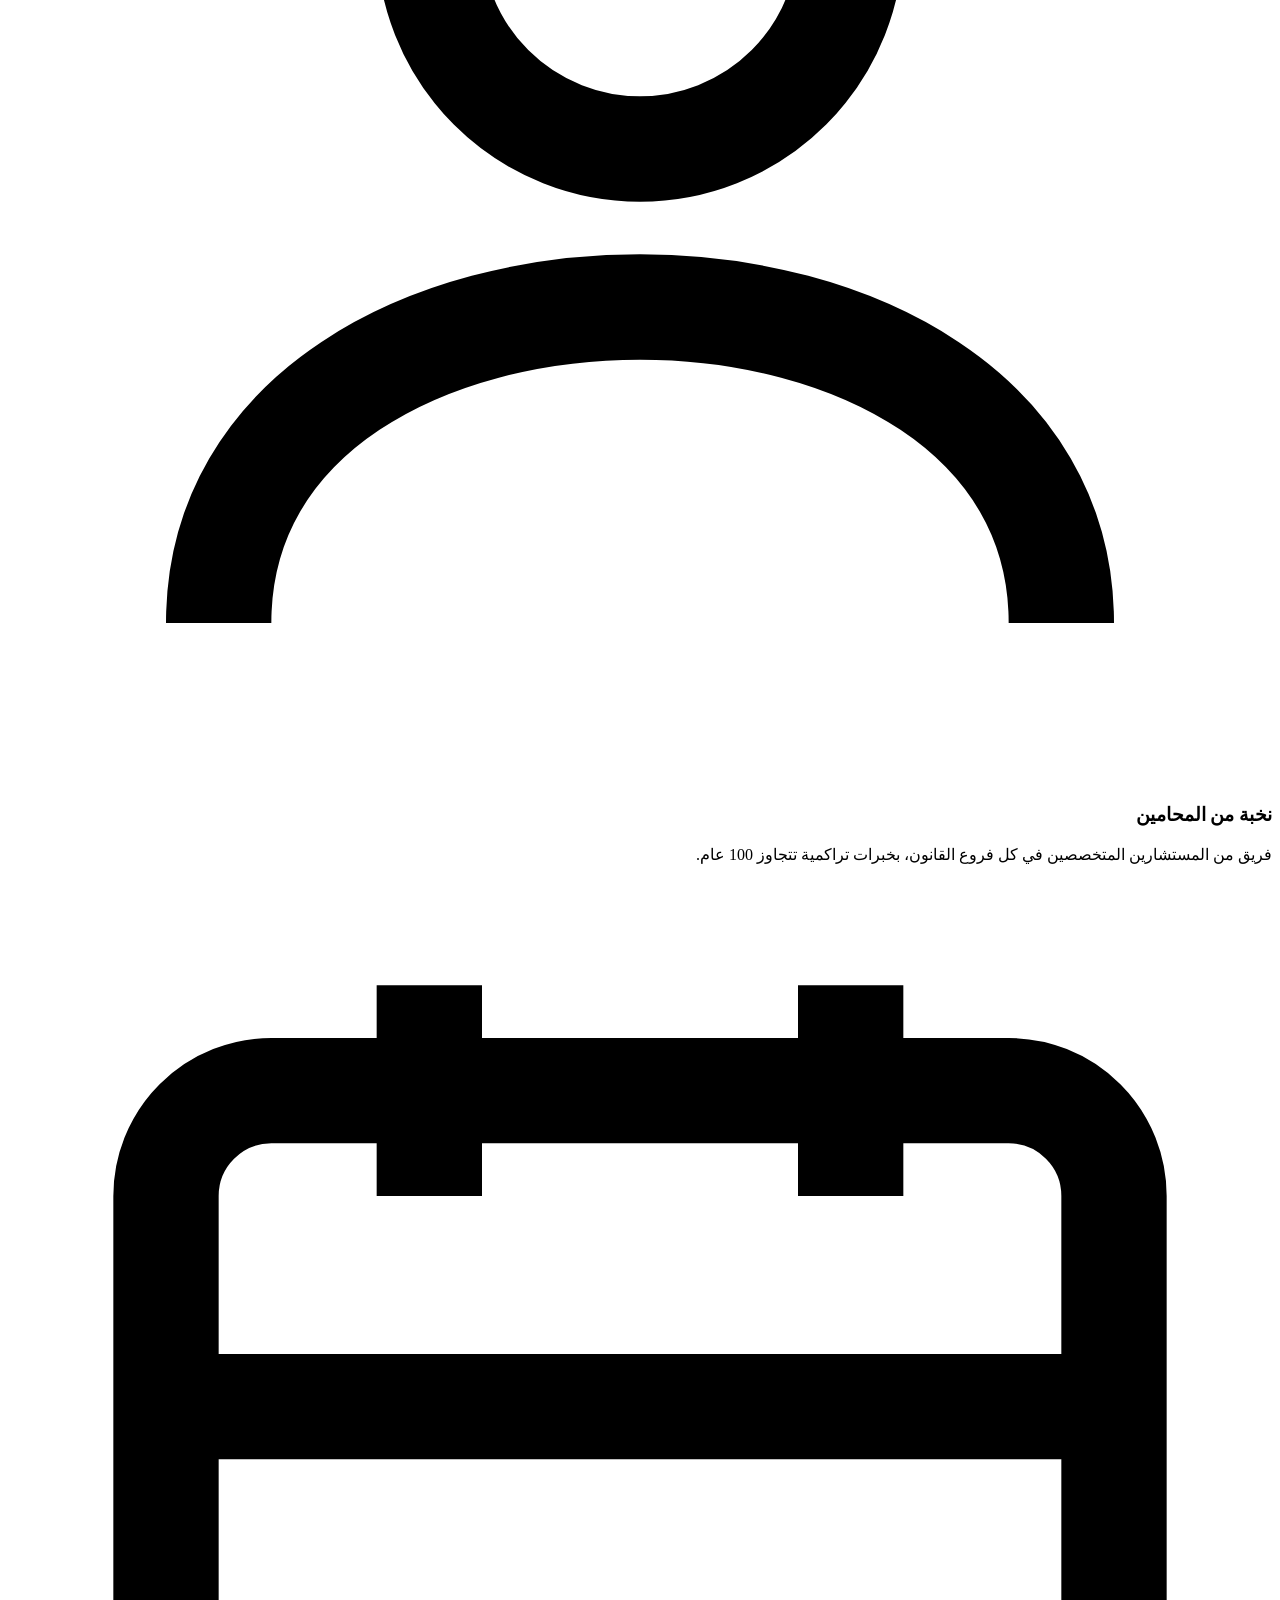
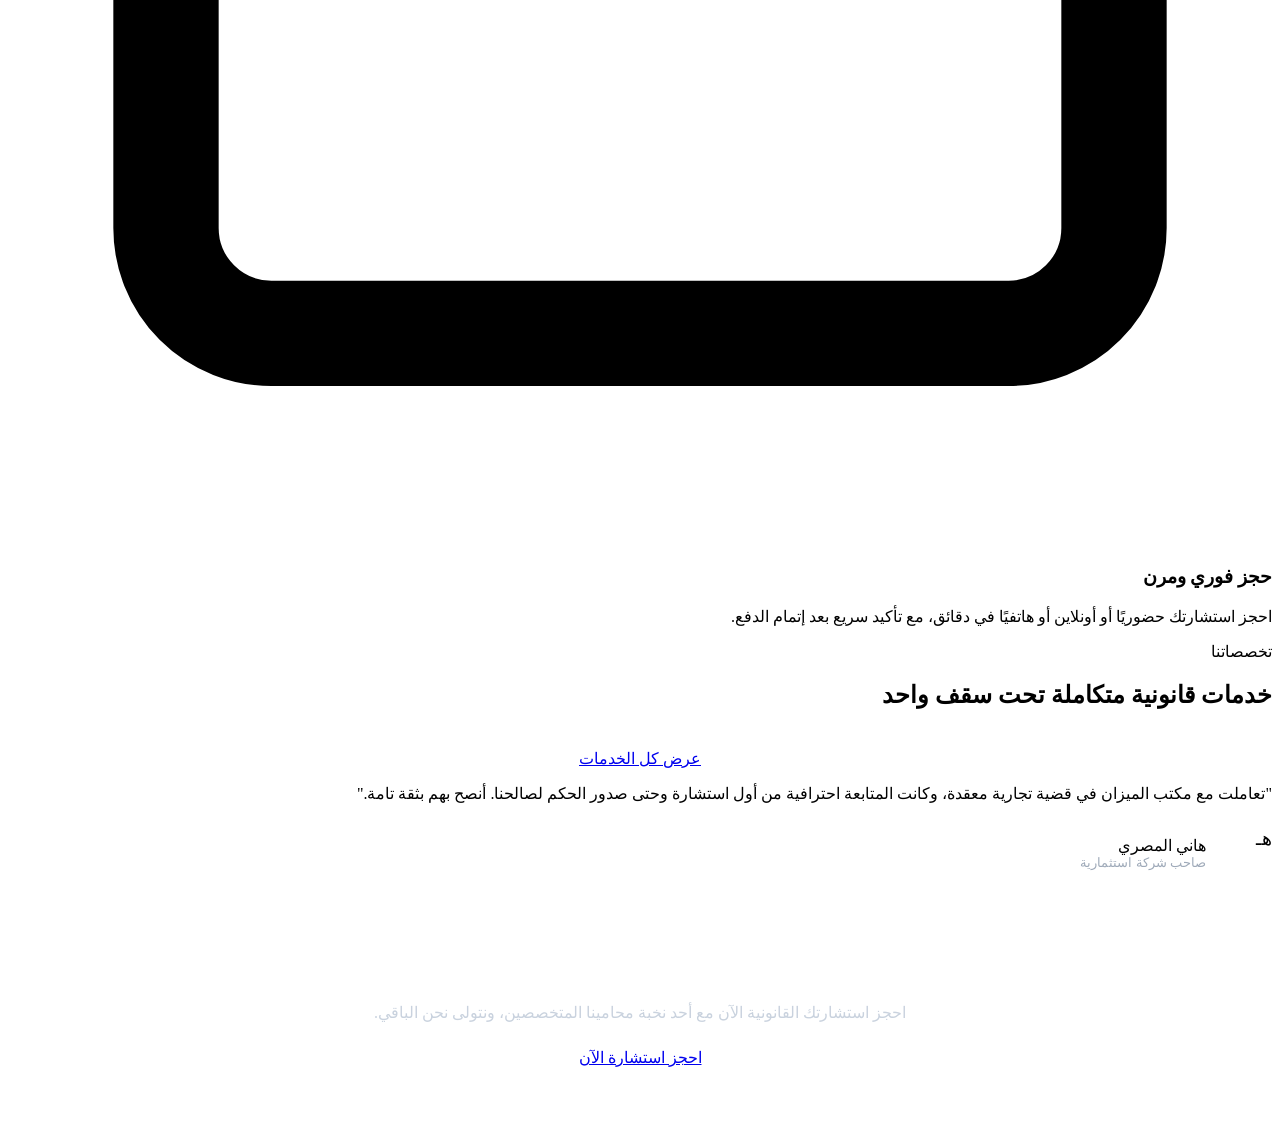
==== commit 7ffca72c: "Add files via upload" ====
--- a/index.html
+++ b/index.html
@@ -3,149 +3,159 @@
 <head>
 <meta charset="UTF-8">
 <meta name="viewport" content="width=device-width, initial-scale=1.0">
-<title>لوحة التحكم | مكتب الميزان للمحاماة</title>
-<meta name="robots" content="noindex, nofollow">
-<link rel="stylesheet" href="style.css">
+<title>مكتب الميزان للمحاماة والاستشارات القانونية | الرئيسية</title>
+<meta name="description" content="مكتب الميزان للمحاماة والاستشارات القانونية — استشارات قانونية حضورية وأونلاين وهاتفية في القانون التجاري، الأحوال الشخصية، الجنائي، العقاري، والعمالي. احجز استشارتك الآن.">
+<meta name="keywords" content="محاماة, استشارات قانونية, محامي مصر, قانون تجاري, أحوال شخصية, قضايا جنائية, حجز استشارة قانونية">
+<meta name="author" content="مكتب الميزان للمحاماة">
+<link rel="canonical" href="https://www.almizanlaw.com/index.html">
+<meta property="og:type" content="website">
+<meta property="og:title" content="مكتب الميزان للمحاماة والاستشارات القانونية">
+<meta property="og:description" content="استشارات قانونية موثوقة في جميع التخصصات — احجز استشارتك أونلاين أو حضوريًا في دقائق.">
+<meta property="og:locale" content="ar_EG">
+<meta name="theme-color" content="#0B1B2B">
+<link rel="icon" href="data:image/svg+xml,<svg xmlns=%22http://www.w3.org/2000/svg%22 viewBox=%220 0 60 60%22><circle cx=%2230%22 cy=%2230%22 r=%2229%22 fill=%22%230B1B2B%22/><text x=%2230%22 y=%2240%22 font-size=%2228%22 text-anchor=%22middle%22 fill=%22%23C9A24B%22>⚖</text></svg>">
+<link rel="stylesheet" href="css/style.css">
+<script type="application/ld+json">
+{
+  "@context": "https://schema.org",
+  "@type": "LegalService",
+  "name": "مكتب الميزان للمحاماة والاستشارات القانونية",
+  "areaServed": "EG",
+  "priceRange": "$$",
+  "telephone": "+201000000000"
+}
+</script>
 </head>
-<body class="admin-body">
+<body>
 
-<div class="admin-shell">
-  <aside class="admin-sidebar">
-    <div class="admin-brand">⚖️ <span>لوحة الميزان</span></div>
-    <nav class="admin-nav" id="adminNav">
-      <a href="#overview" data-tab="overview" class="active">📊 نظرة عامة</a>
-      <a href="#bookings" data-tab="bookings">📅 الحجوزات والمواعيد</a>
-      <a href="#payments" data-tab="payments">💳 المدفوعات</a>
-      <a href="#lawyers" data-tab="lawyers">👤 المحامون</a>
-      <a href="#availability" data-tab="availability">🕐 الأوقات المتاحة</a>
-      <a href="#services" data-tab="services">🗂️ الخدمات والأسعار</a>
-      <a href="#clients" data-tab="clients">🧾 العملاء</a>
-      <a href="#articles" data-tab="articles">📰 المقالات</a>
-      <a href="#files" data-tab="files">📎 الملفات المرفوعة</a>
-      <a href="#ratings" data-tab="ratings">⭐ التقييمات</a>
-    </nav>
-    <div style="margin-top:24px;padding-top:16px;border-top:1px solid rgba(255,255,255,.1)">
-      <a href="../index.html" style="display:block;padding:10px 14px;color:#B7C1CF;font-size:.85rem">← عرض الموقع</a>
-      <a href="#" id="logoutBtn" style="display:block;padding:10px 14px;color:#ef9aa8;font-size:.85rem">تسجيل الخروج</a>
+<main>
+  <!-- الهيرو -->
+  <section class="hero">
+    <div class="container hero-grid">
+      <div class="reveal in">
+        <span class="eyebrow">مكتب محاماة مرخّص منذ 2004</span>
+        <h1>العدالة تُصان حين <em>يوازن</em> القانون بين الحق والدليل</h1>
+        <p class="lead">مكتب الميزان يقدّم استشارات واستراتيجيات قانونية دقيقة عبر نخبة من المحامين المتخصصين، حضوريًا أو أونلاين، لحماية حقوقك في كل خطوة.</p>
+        <div class="hero-cta">
+          <a href="booking.html" class="btn btn-gold">احجز استشارتك الآن</a>
+          <a href="services.html" class="btn btn-ghost" style="color:#fff;border-color:rgba(255,255,255,.25)">تصفح خدماتنا</a>
+        </div>
+        <div class="hero-stats">
+          <div class="stat"><b>21+</b><span>عامًا من الخبرة القانونية</span></div>
+          <div class="stat"><b>3,400+</b><span>قضية واستشارة تم إنجازها</span></div>
+          <div class="stat"><b>96%</b><span>نسبة رضا العملاء</span></div>
+        </div>
+      </div>
+      <div class="scale-wrap reveal in reveal-delay-1">
+        <svg class="scale-svg" viewBox="0 0 420 340" xmlns="http://www.w3.org/2000/svg">
+          <line x1="210" y1="96" x2="210" y2="300" stroke="#C9A24B" stroke-width="6" stroke-linecap="round"/>
+          <rect x="150" y="298" width="120" height="14" rx="7" fill="#C9A24B"/>
+          <circle cx="210" cy="70" r="14" fill="#C9A24B"/>
+          <g class="scale-beam">
+            <line x1="70" y1="96" x2="350" y2="96" stroke="#C9A24B" stroke-width="6" stroke-linecap="round"/>
+            <g class="scale-pan left">
+              <line x1="70" y1="96" x2="70" y2="150" stroke="#E4C97A" stroke-width="2"/>
+              <line x1="45" y1="150" x2="95" y2="150" stroke="#E4C97A" stroke-width="2"/>
+              <path d="M40 150 Q70 195 100 150" stroke="#C9A24B" stroke-width="5" fill="none" stroke-linecap="round"/>
+            </g>
+            <g class="scale-pan right">
+              <line x1="350" y1="96" x2="350" y2="150" stroke="#E4C97A" stroke-width="2"/>
+              <line x1="325" y1="150" x2="375" y2="150" stroke="#E4C97A" stroke-width="2"/>
+              <path d="M320 150 Q350 195 380 150" stroke="#C9A24B" stroke-width="5" fill="none" stroke-linecap="round"/>
+            </g>
+          </g>
+        </svg>
+      </div>
     </div>
-  </aside>
+  </section>
 
-  <main class="admin-main">
-    <div class="admin-topbar">
-      <div>
-        <h2 style="margin-bottom:2px" id="tabTitle">نظرة عامة</h2>
-        <p style="margin:0;color:var(--text-muted);font-size:.85rem">إدارة كاملة لعمليات المكتب من مكان واحد</p>
+  <!-- لماذا نحن -->
+  <section class="section">
+    <div class="container">
+      <div class="section-head center reveal">
+        <span class="eyebrow">لماذا الميزان</span>
+        <h2>خبرة قانونية تمنحك الثقة في كل قرار</h2>
+        <p>نجمع بين الدقة القانونية والاحترافية الرقمية لنقدّم لك تجربة استشارة سلسة من أول تواصل وحتى صدور الحكم.</p>
       </div>
-      <button class="icon-btn" id="themeToggleAdmin" aria-label="تبديل الوضع الليلي">🌙</button>
+      <div class="grid grid-3">
+        <div class="card reveal">
+          <div class="seal"><svg viewBox="0 0 24 24" fill="none" stroke="currentColor" stroke-width="2"><path d="M12 2l8 4v6c0 5-3.5 8.5-8 10-4.5-1.5-8-5-8-10V6l8-4z"/></svg></div>
+          <h3>سرية وأمانة كاملة</h3>
+          <p>نتعامل مع كل قضية بسرية تامة، وحماية كاملة لمستنداتك وبياناتك الشخصية.</p>
+        </div>
+        <div class="card reveal reveal-delay-1">
+          <div class="seal"><svg viewBox="0 0 24 24" fill="none" stroke="currentColor" stroke-width="2"><circle cx="12" cy="8" r="4"/><path d="M4 21c0-4 4-6 8-6s8 2 8 6"/></svg></div>
+          <h3>نخبة من المحامين</h3>
+          <p>فريق من المستشارين المتخصصين في كل فروع القانون، بخبرات تراكمية تتجاوز 100 عام.</p>
+        </div>
+        <div class="card reveal reveal-delay-2">
+          <div class="seal"><svg viewBox="0 0 24 24" fill="none" stroke="currentColor" stroke-width="2"><rect x="3" y="4" width="18" height="16" rx="2"/><path d="M8 2v4M16 2v4M3 10h18"/></svg></div>
+          <h3>حجز فوري ومرن</h3>
+          <p>احجز استشارتك حضوريًا أو أونلاين أو هاتفيًا في دقائق، مع تأكيد سريع بعد إتمام الدفع.</p>
+        </div>
+      </div>
     </div>
+  </section>
 
-    <!-- نظرة عامة -->
-    <section class="admin-tab-panel active" data-panel="overview">
-      <div class="admin-kpis">
-        <div class="kpi"><b id="kpiBookings">0</b><span>إجمالي الحجوزات</span></div>
-        <div class="kpi"><b id="kpiPending">0</b><span>بانتظار مراجعة الدفع</span></div>
-        <div class="kpi"><b id="kpiClients">0</b><span>عدد العملاء</span></div>
-        <div class="kpi"><b id="kpiRating">0.0</b><span>متوسط التقييم</span></div>
+  <!-- الخدمات -->
+  <section class="section section-soft">
+    <div class="container">
+      <div class="section-head reveal">
+        <span class="eyebrow">تخصصاتنا</span>
+        <h2>خدمات قانونية متكاملة تحت سقف واحد</h2>
       </div>
-      <div class="panel">
-        <div class="panel-head"><h3 style="margin:0">أحدث الحجوزات</h3></div>
-        <div class="table-wrap"><table id="recentBookingsTable"><thead><tr><th>العميل</th><th>التخصص</th><th>المحامي</th><th>الموعد</th><th>الحالة</th></tr></thead><tbody></tbody></table></div>
+      <div class="grid grid-3" id="homeServices"></div>
+      <div style="text-align:center;margin-top:40px" class="reveal">
+        <a href="services.html" class="btn btn-primary">عرض كل الخدمات</a>
       </div>
-    </section>
+    </div>
+  </section>
 
-    <!-- الحجوزات -->
-    <section class="admin-tab-panel" data-panel="bookings">
-      <div class="panel">
-        <div class="panel-head">
-          <h3 style="margin:0">كل الحجوزات</h3>
-          <div class="tabs" id="bookingStatusFilter" style="margin:0">
-            <button class="tab-btn active" data-status="الكل">الكل</button>
-            <button class="tab-btn" data-status="بانتظار الدفع">بانتظار الدفع</button>
-            <button class="tab-btn" data-status="قيد المراجعة">قيد المراجعة</button>
-            <button class="tab-btn" data-status="مؤكد">مؤكد</button>
-            <button class="tab-btn" data-status="ملغي">ملغي</button>
-          </div>
+  <!-- شهادة عميل -->
+  <section class="section">
+    <div class="container">
+      <div class="testimonial reveal">
+        <p>"تعاملت مع مكتب الميزان في قضية تجارية معقدة، وكانت المتابعة احترافية من أول استشارة وحتى صدور الحكم لصالحنا. أنصح بهم بثقة تامة."</p>
+        <div style="margin-top:24px;display:flex;align-items:center;gap:14px">
+          <div class="team-photo" style="width:52px;height:52px;font-size:1.2rem;margin:0">هـ</div>
+          <div><div class="who">هاني المصري</div><div style="font-size:.82rem;color:#9FAAB9">صاحب شركة استثمارية</div></div>
         </div>
-        <div class="table-wrap"><table id="bookingsTable"><thead><tr><th>#</th><th>العميل</th><th>النوع</th><th>التخصص</th><th>المحامي</th><th>الموعد</th><th>السعر</th><th>الحالة</th><th>إجراءات</th></tr></thead><tbody></tbody></table></div>
       </div>
-    </section>
+    </div>
+  </section>
 
-    <!-- المدفوعات -->
-    <section class="admin-tab-panel" data-panel="payments">
-      <div class="panel">
-        <div class="panel-head"><h3 style="margin:0">إثباتات الدفع الواردة</h3></div>
-        <div class="table-wrap"><table id="paymentsTable"><thead><tr><th>#</th><th>الحجز</th><th>المبلغ</th><th>الإيصال</th><th>الحالة</th><th>إجراءات</th></tr></thead><tbody></tbody></table></div>
+  <!-- CTA -->
+  <section class="section-tight">
+    <div class="container">
+      <div class="card reveal" style="text-align:center;padding:56px 30px;background:linear-gradient(135deg,var(--ink),var(--ink-2));border:none">
+        <h2 style="color:#fff">لا تدع الوقت يفوّت عليك حقك القانوني</h2>
+        <p style="color:#C9D2DE;max-width:560px;margin:0 auto 26px">احجز استشارتك القانونية الآن مع أحد نخبة محامينا المتخصصين، ونتولى نحن الباقي.</p>
+        <a href="booking.html" class="btn btn-gold">احجز استشارة الآن</a>
       </div>
-    </section>
+    </div>
+  </section>
+</main>
 
-    <!-- المحامون -->
-    <section class="admin-tab-panel" data-panel="lawyers">
-      <div class="panel">
-        <div class="panel-head"><h3 style="margin:0">إدارة المحامين</h3><button class="btn btn-primary btn-sm" id="addLawyerBtn">+ إضافة محامٍ</button></div>
-        <div class="table-wrap"><table id="lawyersTable"><thead><tr><th>الاسم</th><th>الدور</th><th>التخصصات</th><th>السعر</th><th>الحالة</th><th>إجراءات</th></tr></thead><tbody></tbody></table></div>
-      </div>
-    </section>
-
-    <!-- الأوقات المتاحة -->
-    <section class="admin-tab-panel" data-panel="availability">
-      <div class="panel">
-        <div class="panel-head"><h3 style="margin:0">إدارة الأوقات المتاحة لكل محامٍ</h3></div>
-        <div id="availabilityList"></div>
-      </div>
-    </section>
-
-    <!-- الخدمات -->
-    <section class="admin-tab-panel" data-panel="services">
-      <div class="panel">
-        <div class="panel-head"><h3 style="margin:0">إدارة الخدمات والأسعار</h3><button class="btn btn-primary btn-sm" id="addServiceBtn">+ إضافة خدمة</button></div>
-        <div class="table-wrap"><table id="servicesTable"><thead><tr><th>العنوان</th><th>التخصص</th><th>السعر الأساسي</th><th>إجراءات</th></tr></thead><tbody></tbody></table></div>
-      </div>
-    </section>
-
-    <!-- العملاء -->
-    <section class="admin-tab-panel" data-panel="clients">
-      <div class="panel">
-        <div class="panel-head"><h3 style="margin:0">قاعدة بيانات العملاء</h3></div>
-        <div class="table-wrap"><table id="clientsTable"><thead><tr><th>الاسم</th><th>الهاتف</th><th>البريد الإلكتروني</th><th>تاريخ التسجيل</th></tr></thead><tbody></tbody></table></div>
-      </div>
-    </section>
-
-    <!-- المقالات -->
-    <section class="admin-tab-panel" data-panel="articles">
-      <div class="panel">
-        <div class="panel-head"><h3 style="margin:0">إدارة المقالات القانونية</h3><button class="btn btn-primary btn-sm" id="addArticleBtn">+ مقال جديد</button></div>
-        <div class="table-wrap"><table id="articlesTable"><thead><tr><th>العنوان</th><th>التصنيف</th><th>الكاتب</th><th>التاريخ</th><th>إجراءات</th></tr></thead><tbody></tbody></table></div>
-      </div>
-    </section>
-
-    <!-- الملفات -->
-    <section class="admin-tab-panel" data-panel="files">
-      <div class="panel">
-        <div class="panel-head"><h3 style="margin:0">الملفات المرفوعة من العملاء</h3></div>
-        <div class="table-wrap"><table id="filesTable"><thead><tr><th>اسم الملف</th><th>مرتبط بحجز</th><th>النوع</th><th>الحجم</th><th>إجراءات</th></tr></thead><tbody></tbody></table></div>
-      </div>
-    </section>
-
-    <!-- التقييمات -->
-    <section class="admin-tab-panel" data-panel="ratings">
-      <div class="panel">
-        <div class="panel-head"><h3 style="margin:0">تقييمات العملاء</h3></div>
-        <div class="table-wrap"><table id="ratingsTable"><thead><tr><th>الحجز</th><th>التقييم</th><th>التعليق</th><th>التاريخ</th></tr></thead><tbody></tbody></table></div>
-      </div>
-    </section>
-  </main>
-</div>
-
-<!-- نافذة منبثقة عامة للإضافة/التعديل -->
-<div class="modal-overlay" id="modalOverlay">
-  <div class="modal">
-    <div class="modal-head"><h3 id="modalTitle" style="margin:0">إضافة</h3><button class="modal-close" id="modalCloseBtn">✕</button></div>
-    <div id="modalBody"></div>
-  </div>
-</div>
-
-<script src="config.js"></script>
-<script src="data.js"></script>
-<script src="admin.js"></script>
+<script src="js/config.js"></script>
+<script src="js/data.js"></script>
+<script src="js/chatbot.js"></script>
+<script src="js/main.js"></script>
+<script>
+async function renderHomeServices(){
+  const services = await window.LocalStore.getAll("services");
+  const wrap = document.getElementById("homeServices");
+  wrap.innerHTML = services.slice(0,6).map((s,i)=>`
+    <div class="card service-card reveal reveal-delay-${(i%3)}">
+      <div class="seal"><svg viewBox="0 0 24 24" fill="none" stroke="currentColor" stroke-width="2"><path d="M4 7h16M4 12h16M4 17h10"/></svg></div>
+      <h3>${s.title}</h3>
+      <p>${s.desc}</p>
+      <span class="price-tag">تبدأ من ${s.basePrice} ج.م</span><br>
+      <a href="services.html" class="more">المزيد ←</a>
+    </div>
+  `).join("");
+  initReveal();
+}
+document.addEventListener("DOMContentLoaded", renderHomeServices);
+</script>
 </body>
 </html>
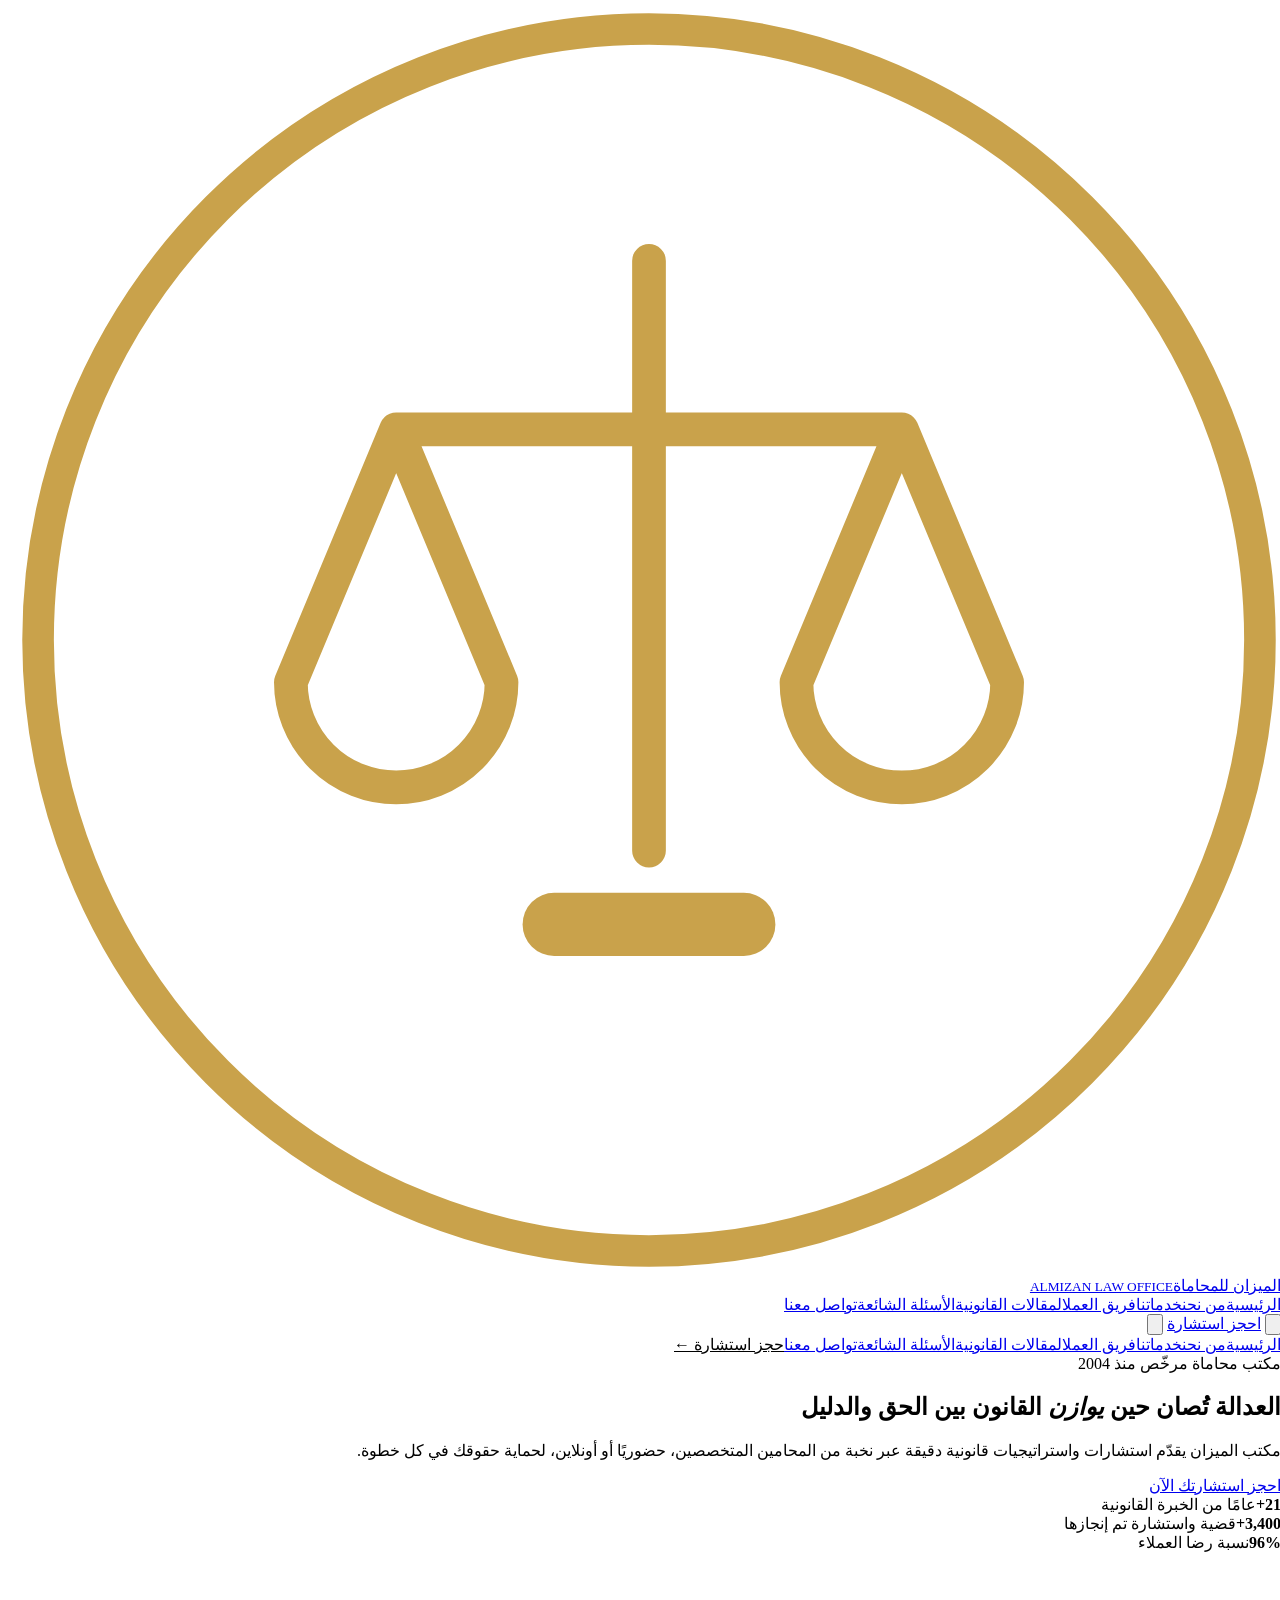
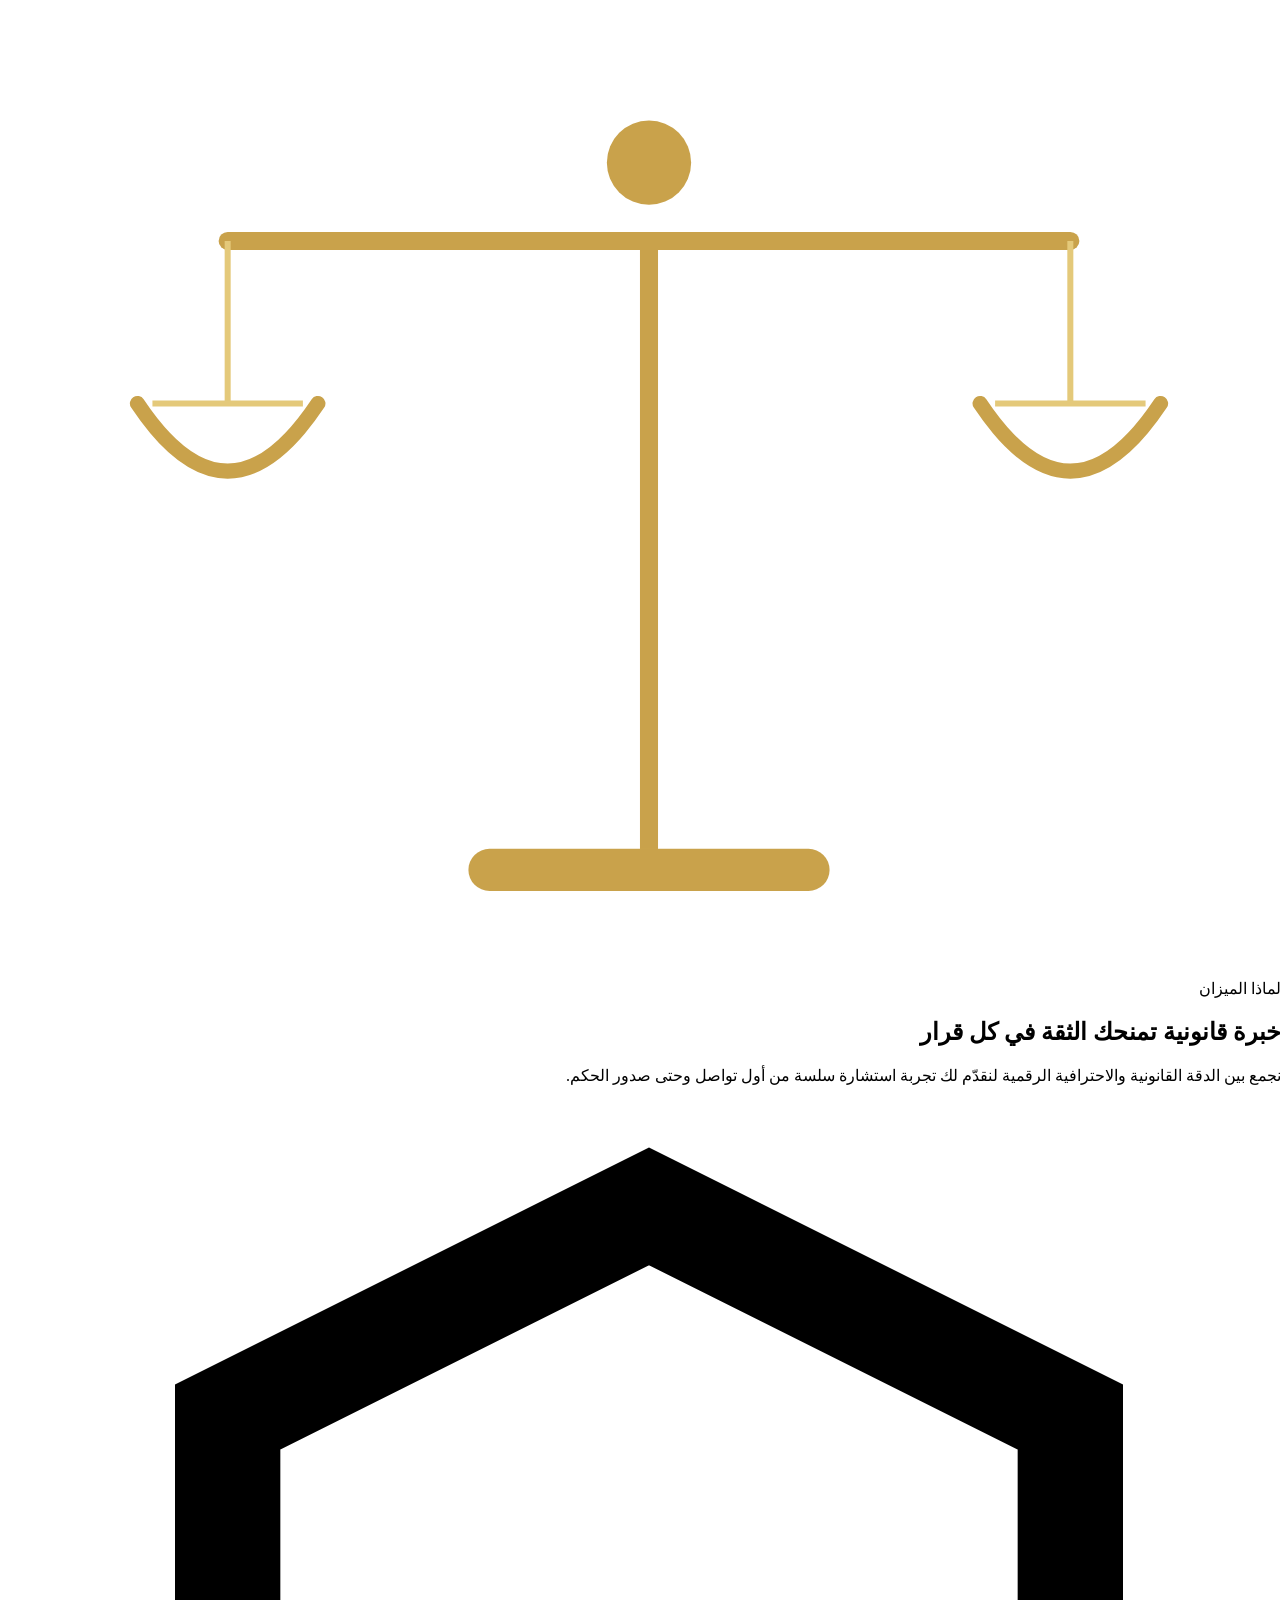
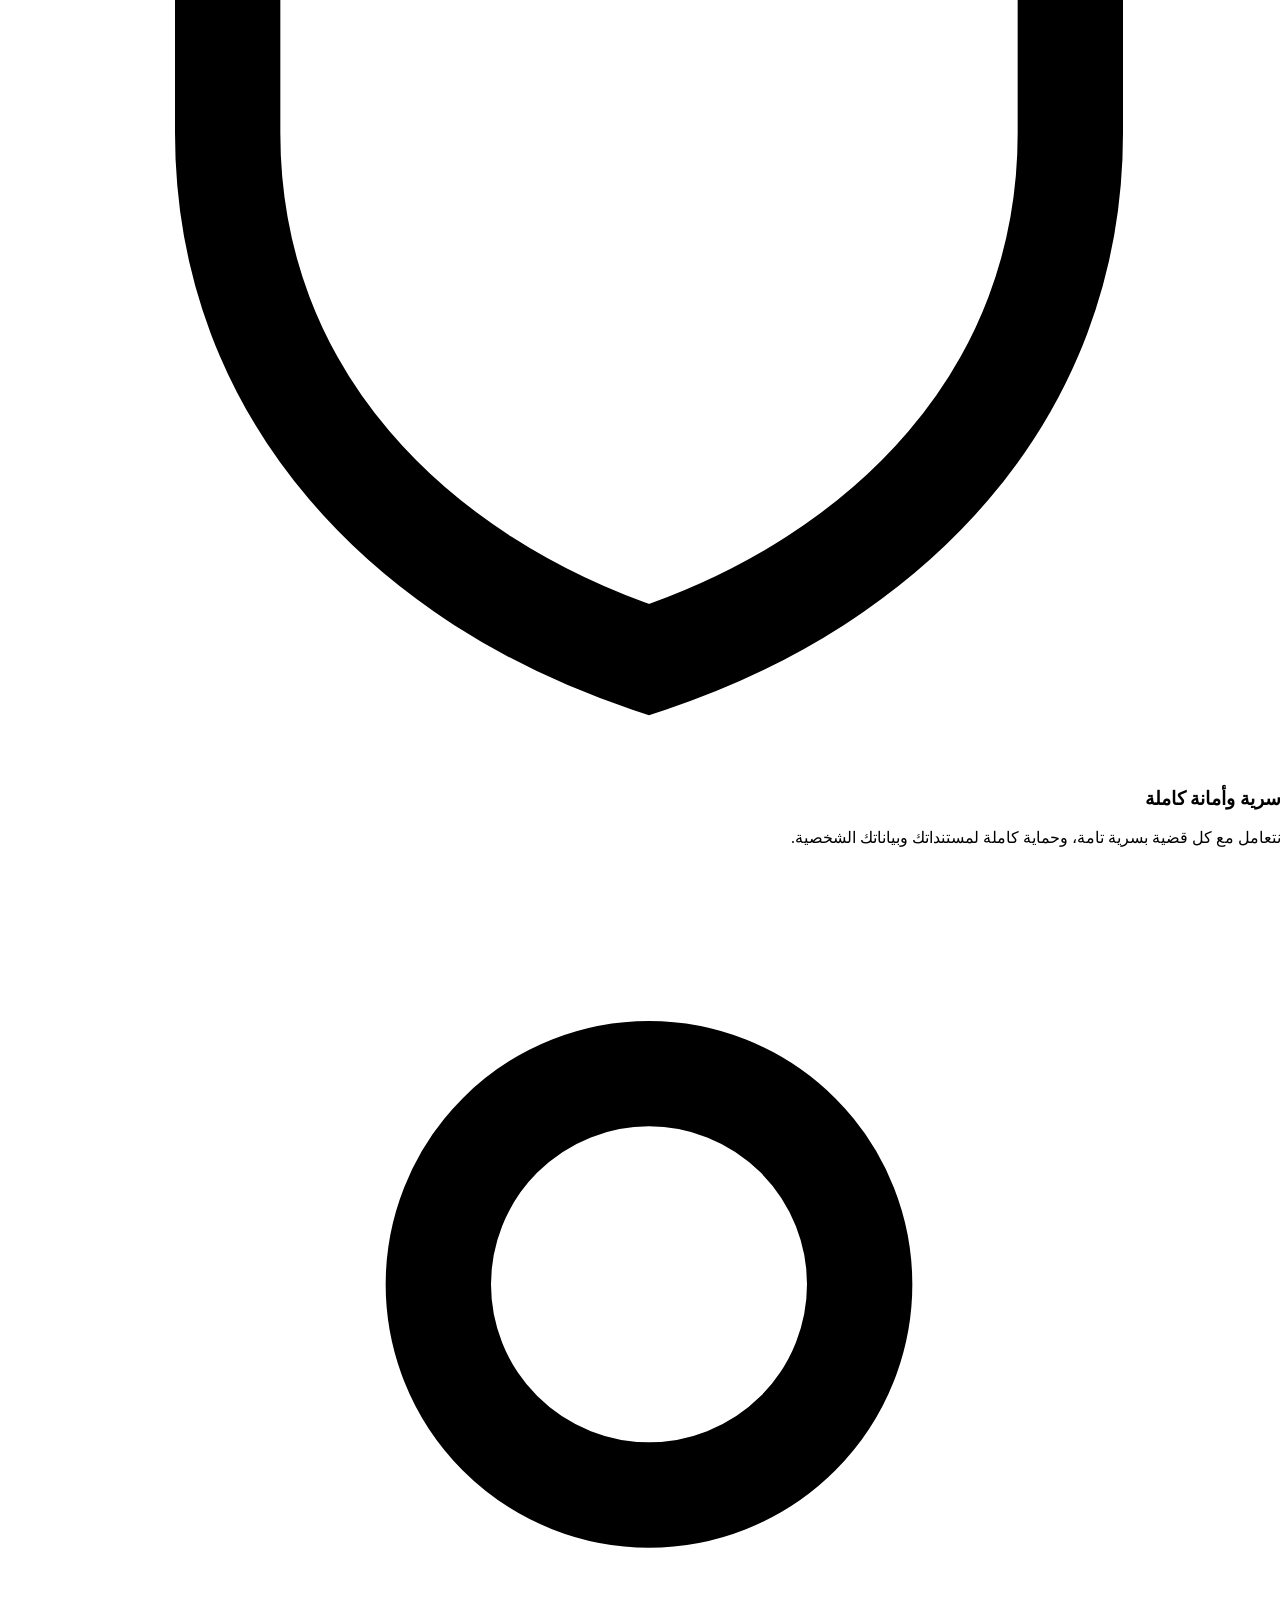
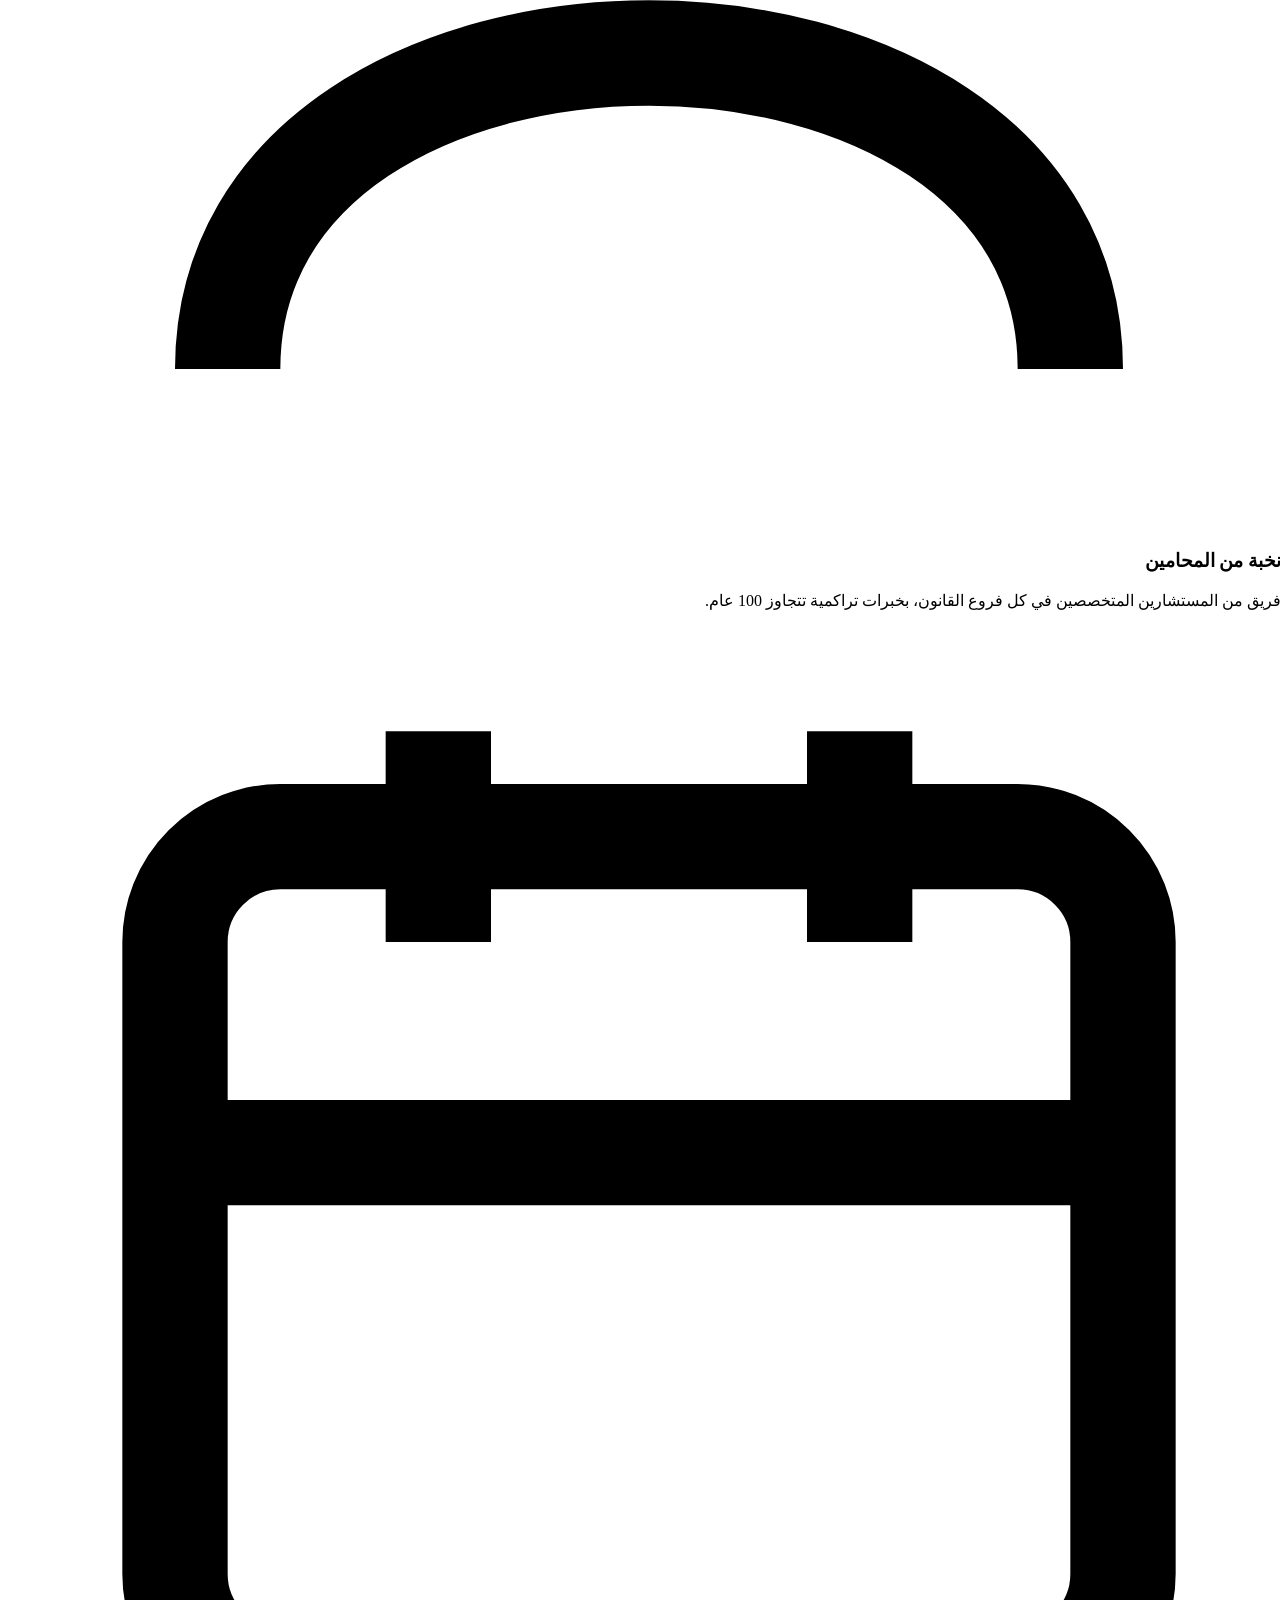
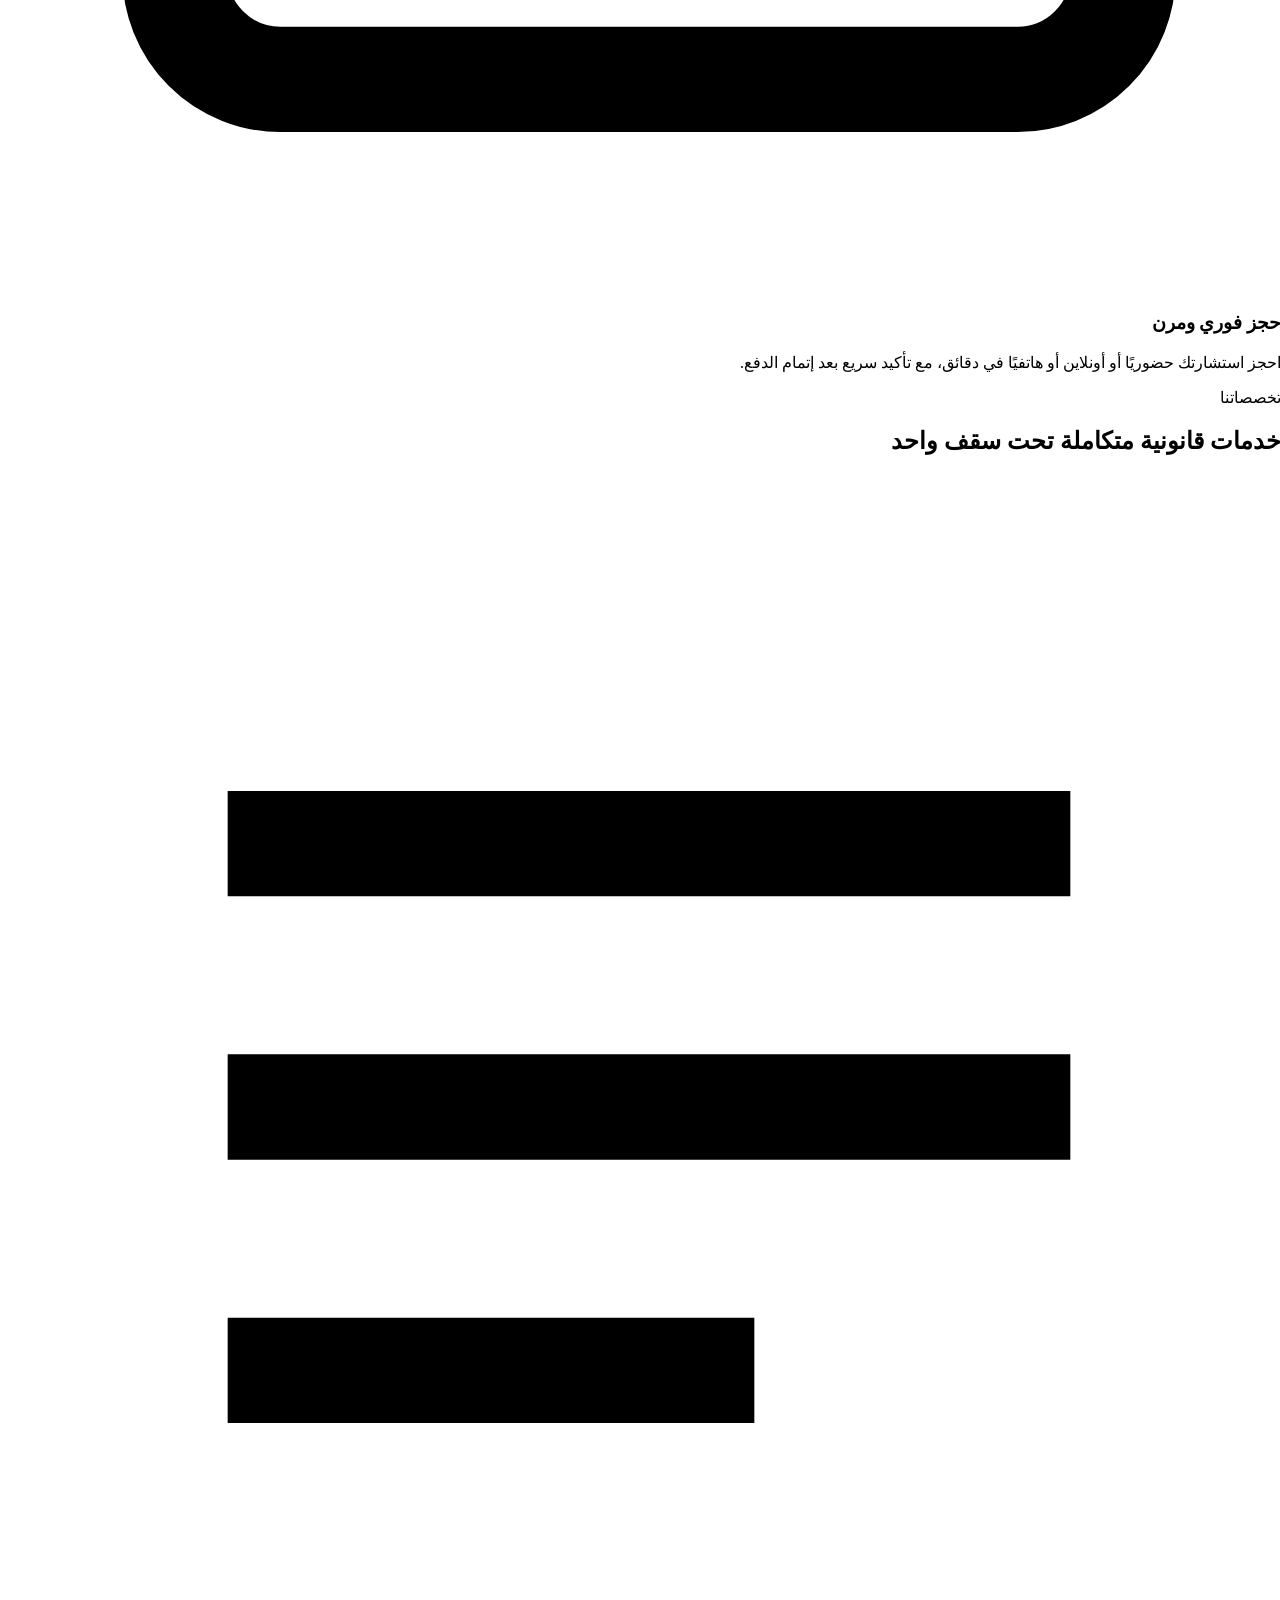
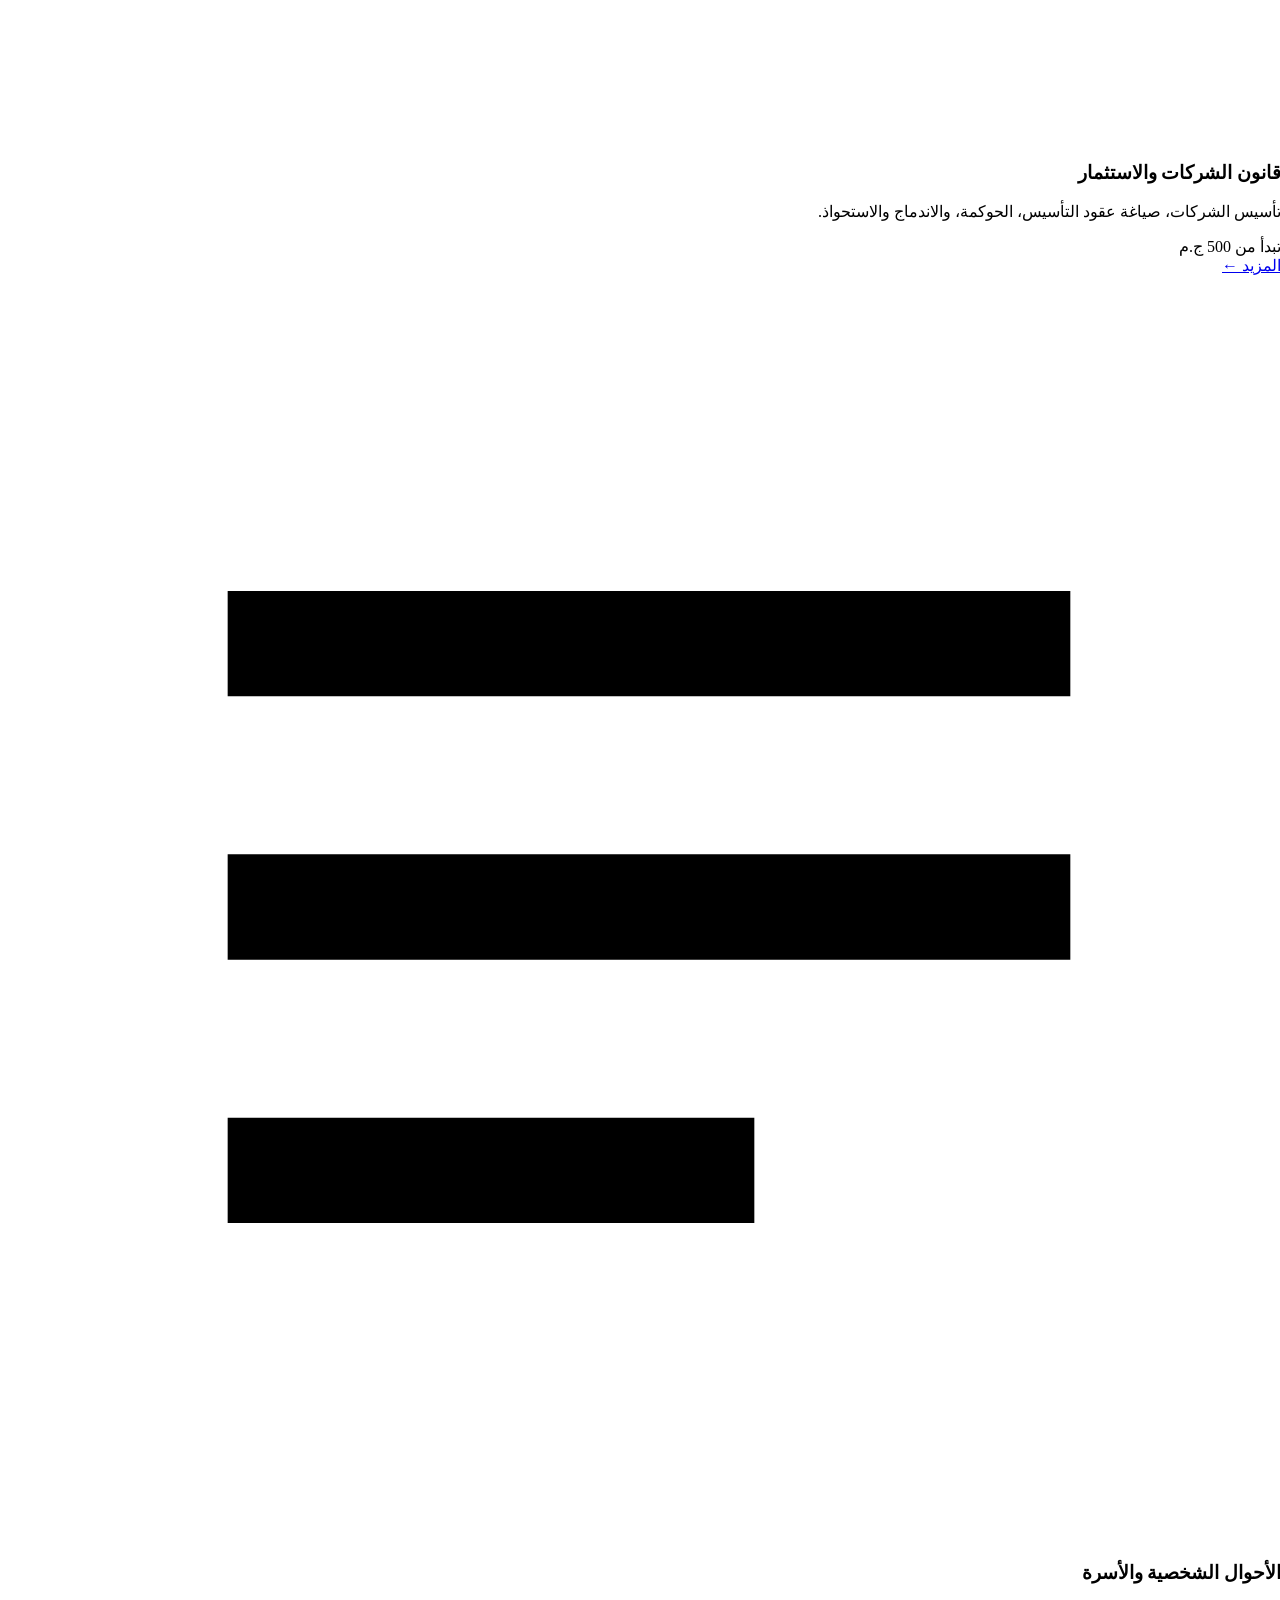
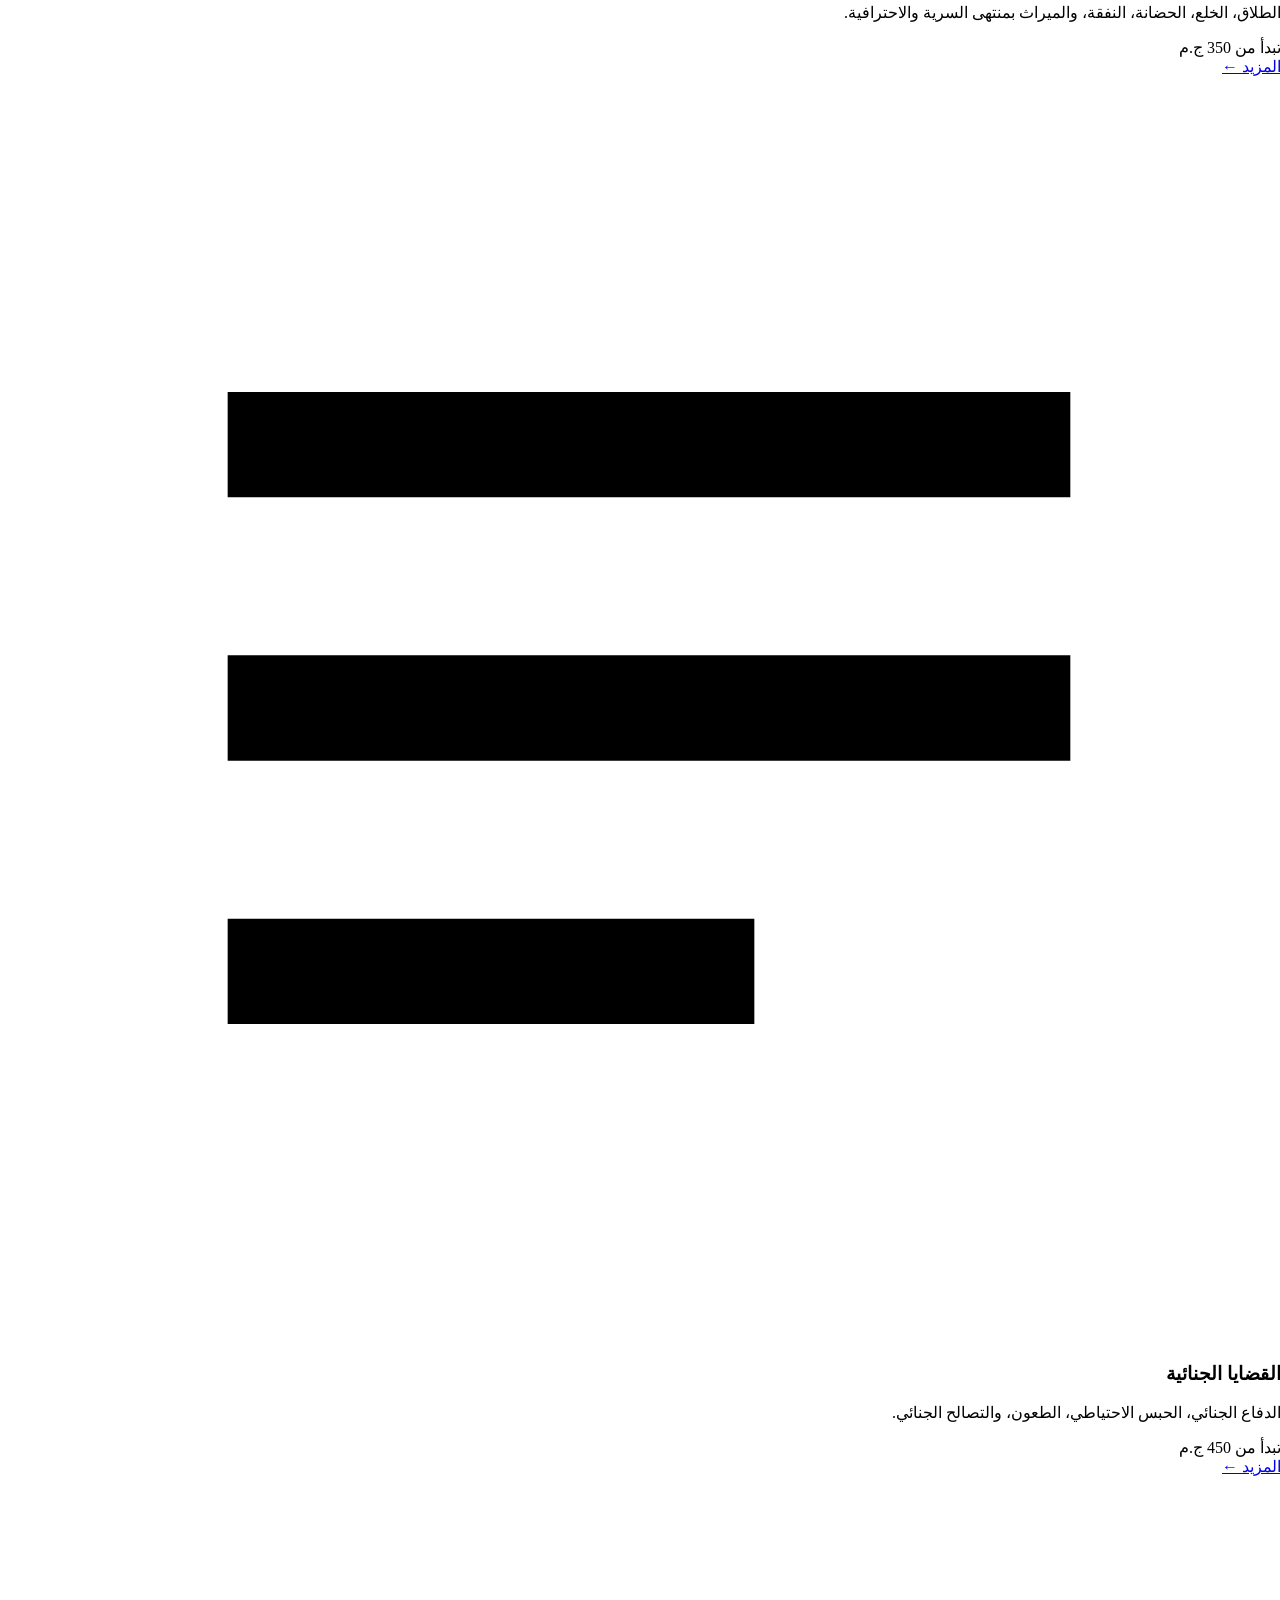
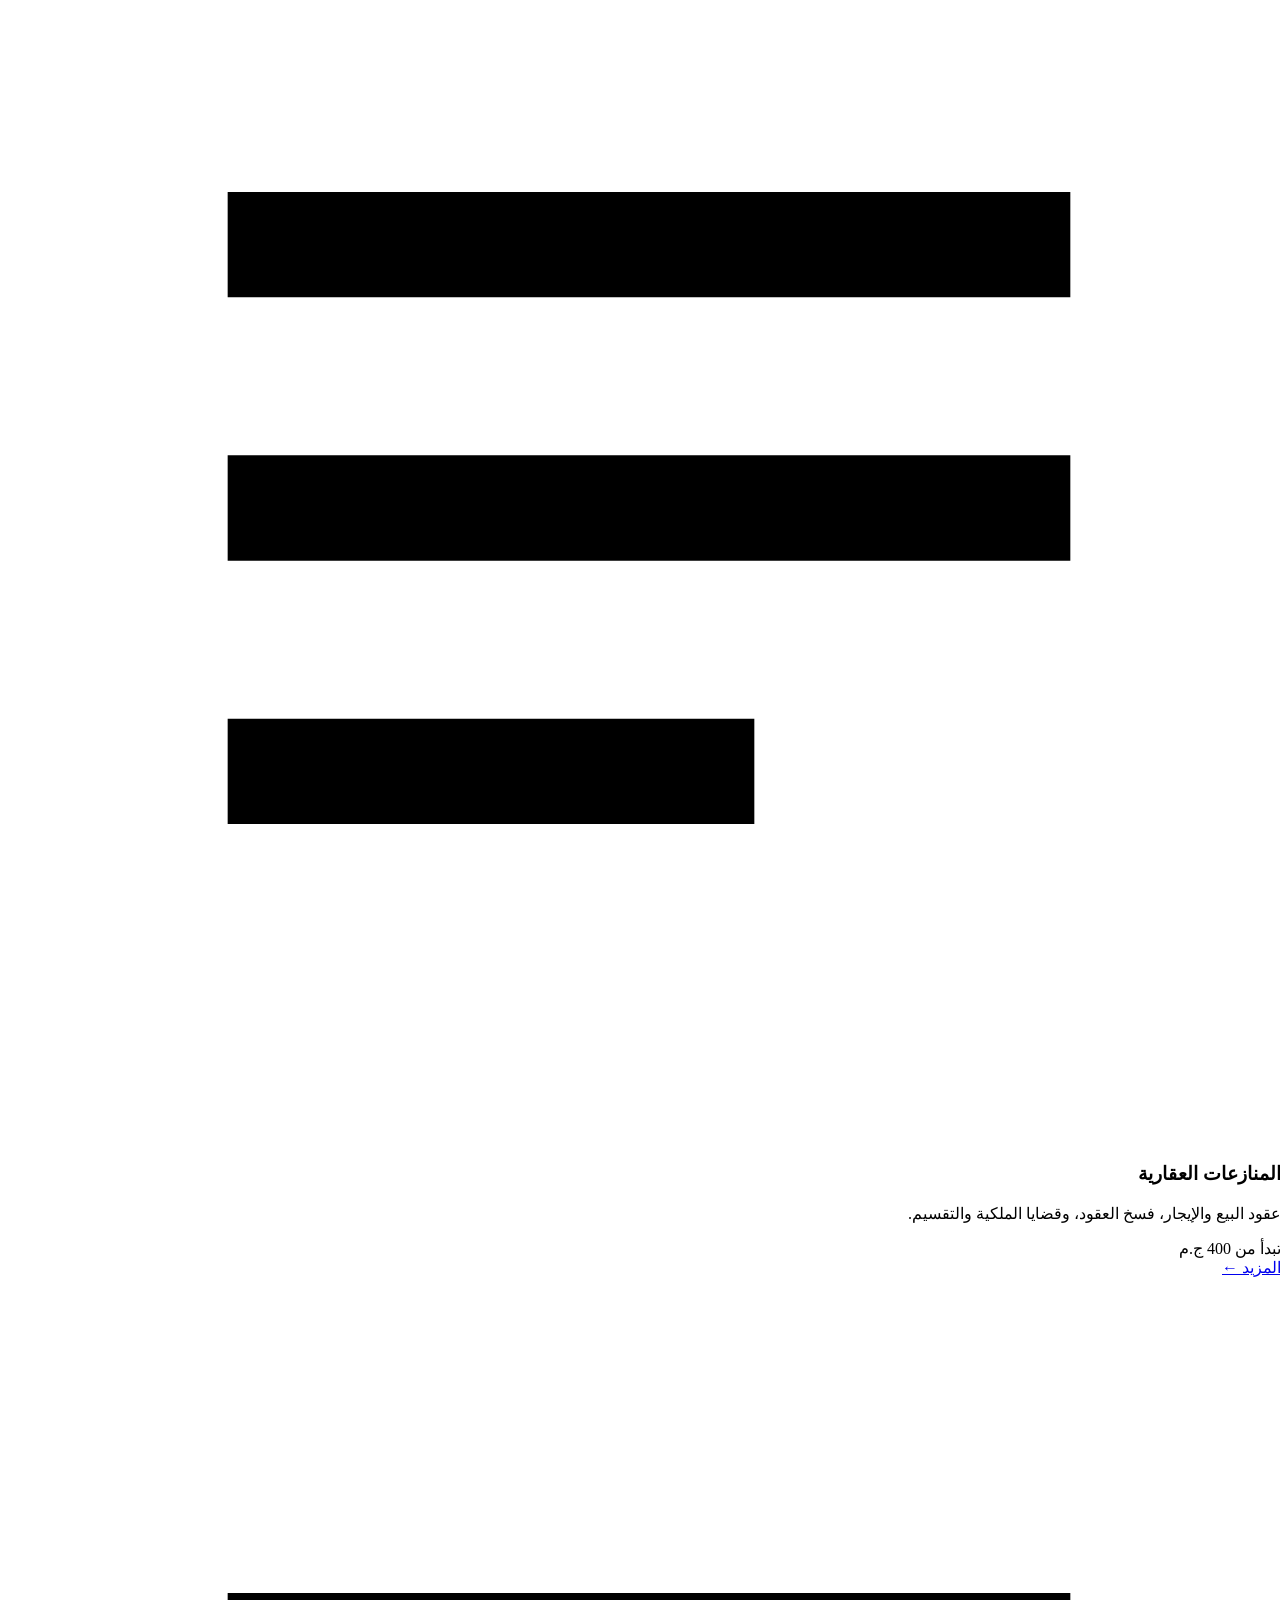
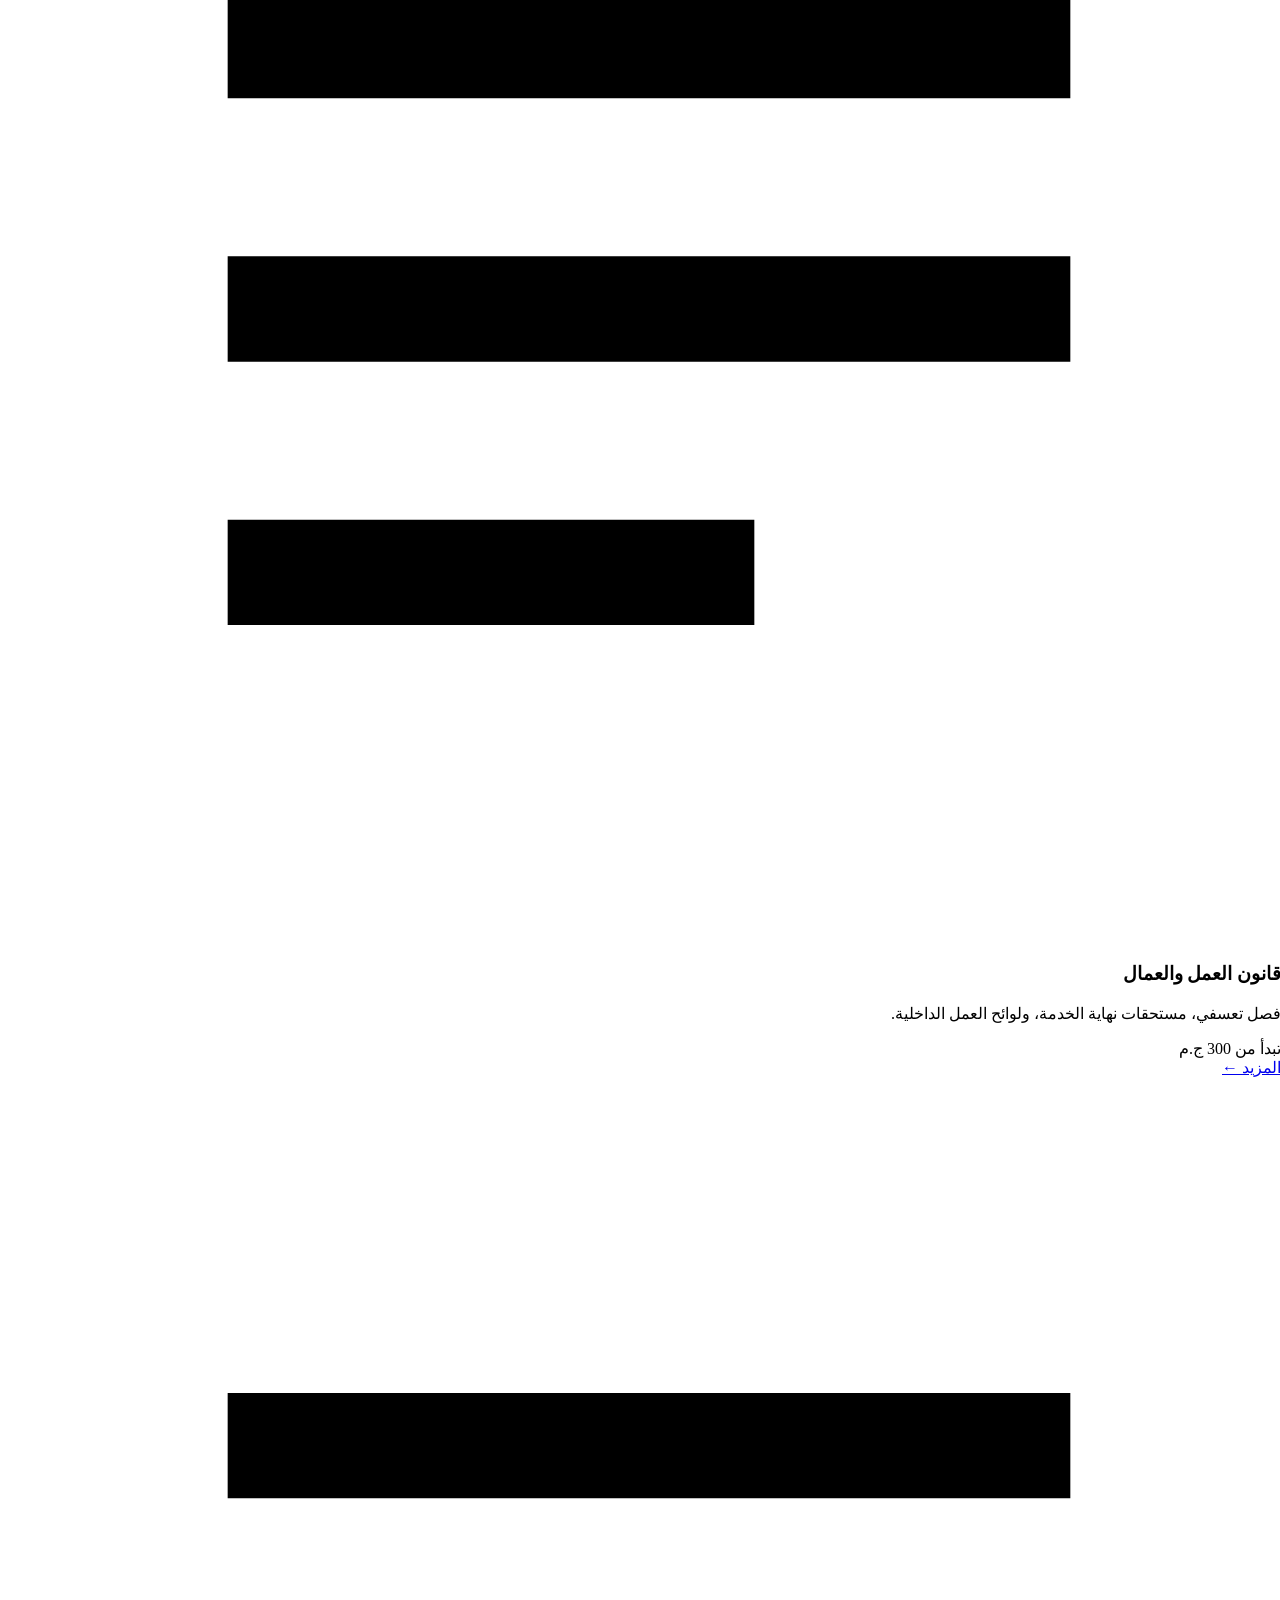
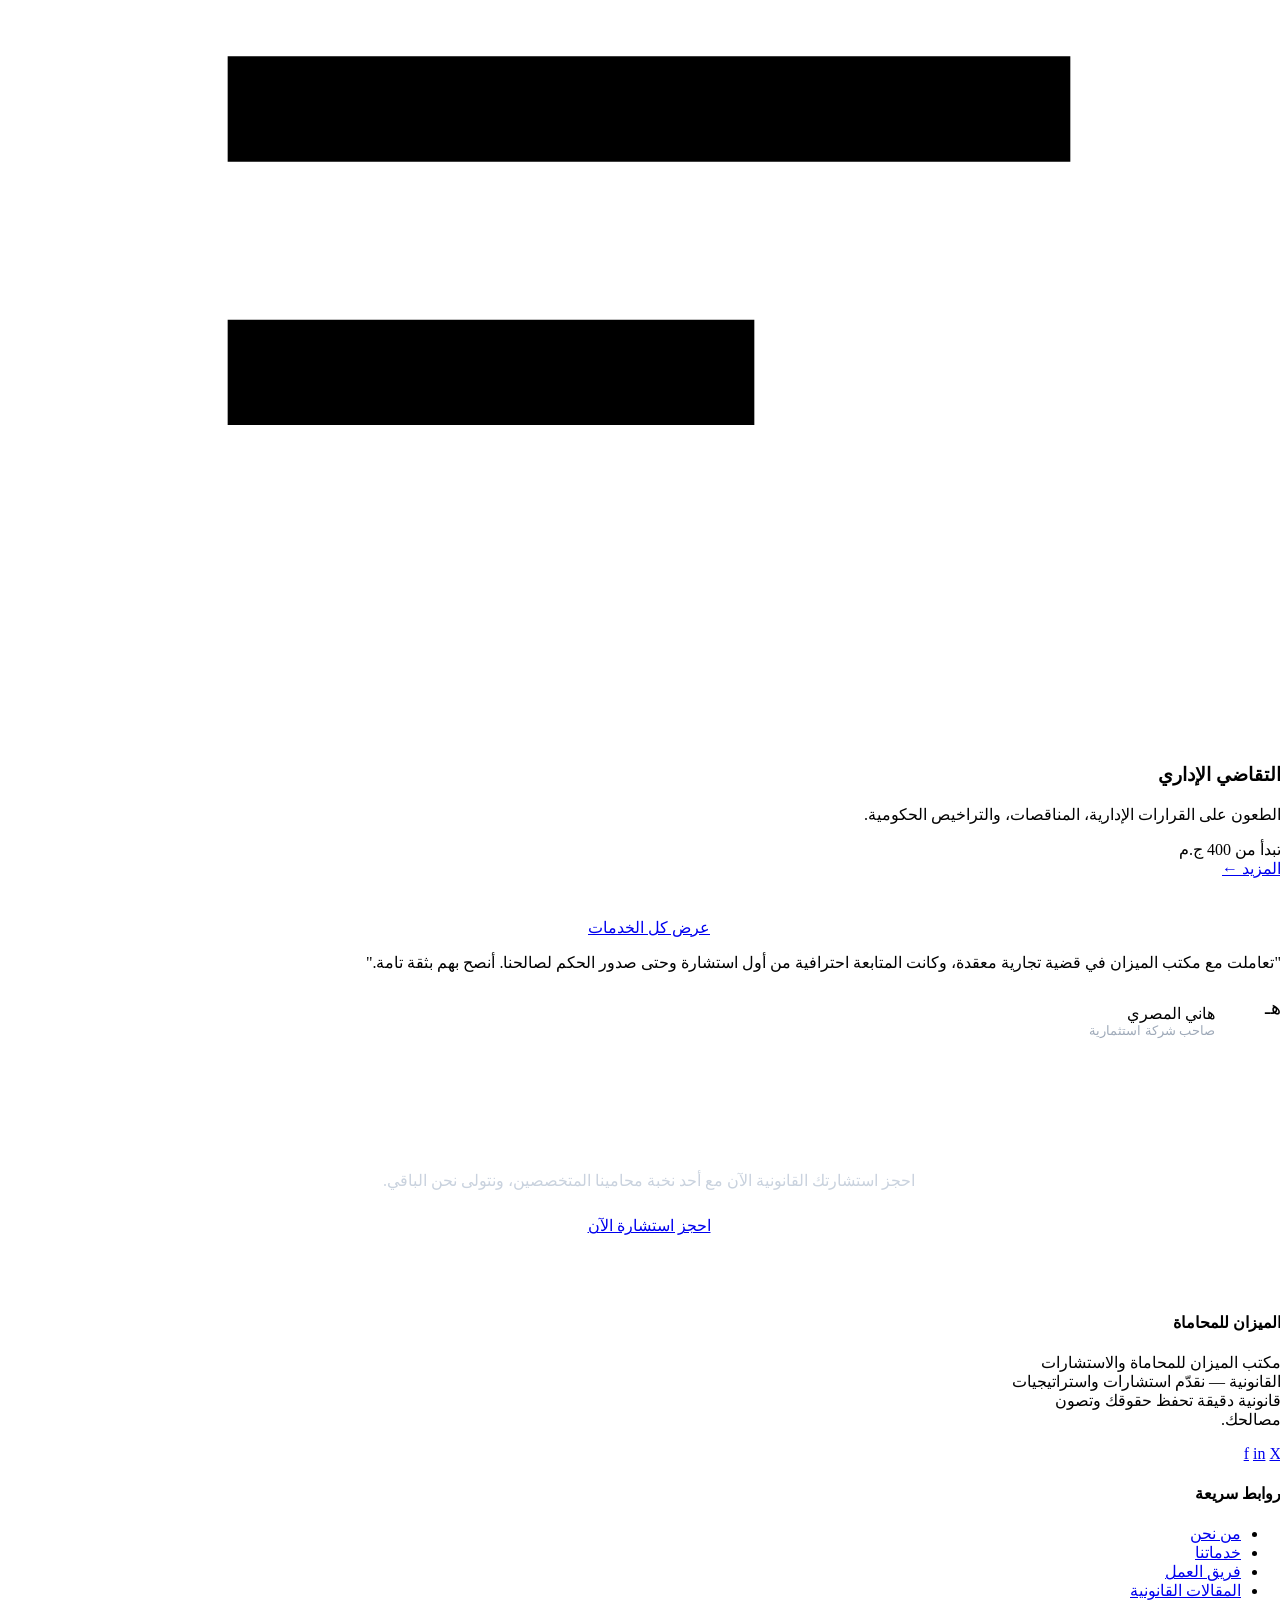
==== commit 72869f74: "Update index.html" ====
--- a/index.html
+++ b/index.html
@@ -14,7 +14,7 @@
 <meta property="og:locale" content="ar_EG">
 <meta name="theme-color" content="#0B1B2B">
 <link rel="icon" href="data:image/svg+xml,<svg xmlns=%22http://www.w3.org/2000/svg%22 viewBox=%220 0 60 60%22><circle cx=%2230%22 cy=%2230%22 r=%2229%22 fill=%22%230B1B2B%22/><text x=%2230%22 y=%2240%22 font-size=%2228%22 text-anchor=%22middle%22 fill=%22%23C9A24B%22>⚖</text></svg>">
-<link rel="stylesheet" href="css/style.css">
+<link rel="stylesheet" href="style.css">
 <script type="application/ld+json">
 {
   "@context": "https://schema.org",
@@ -136,10 +136,10 @@
   </section>
 </main>
 
-<script src="js/config.js"></script>
-<script src="js/data.js"></script>
-<script src="js/chatbot.js"></script>
-<script src="js/main.js"></script>
+<script src="config.js"></script>
+<script src="data.js"></script>
+<script src="chatbot.js"></script>
+<script src="main.js"></script>
 <script>
 async function renderHomeServices(){
   const services = await window.LocalStore.getAll("services");
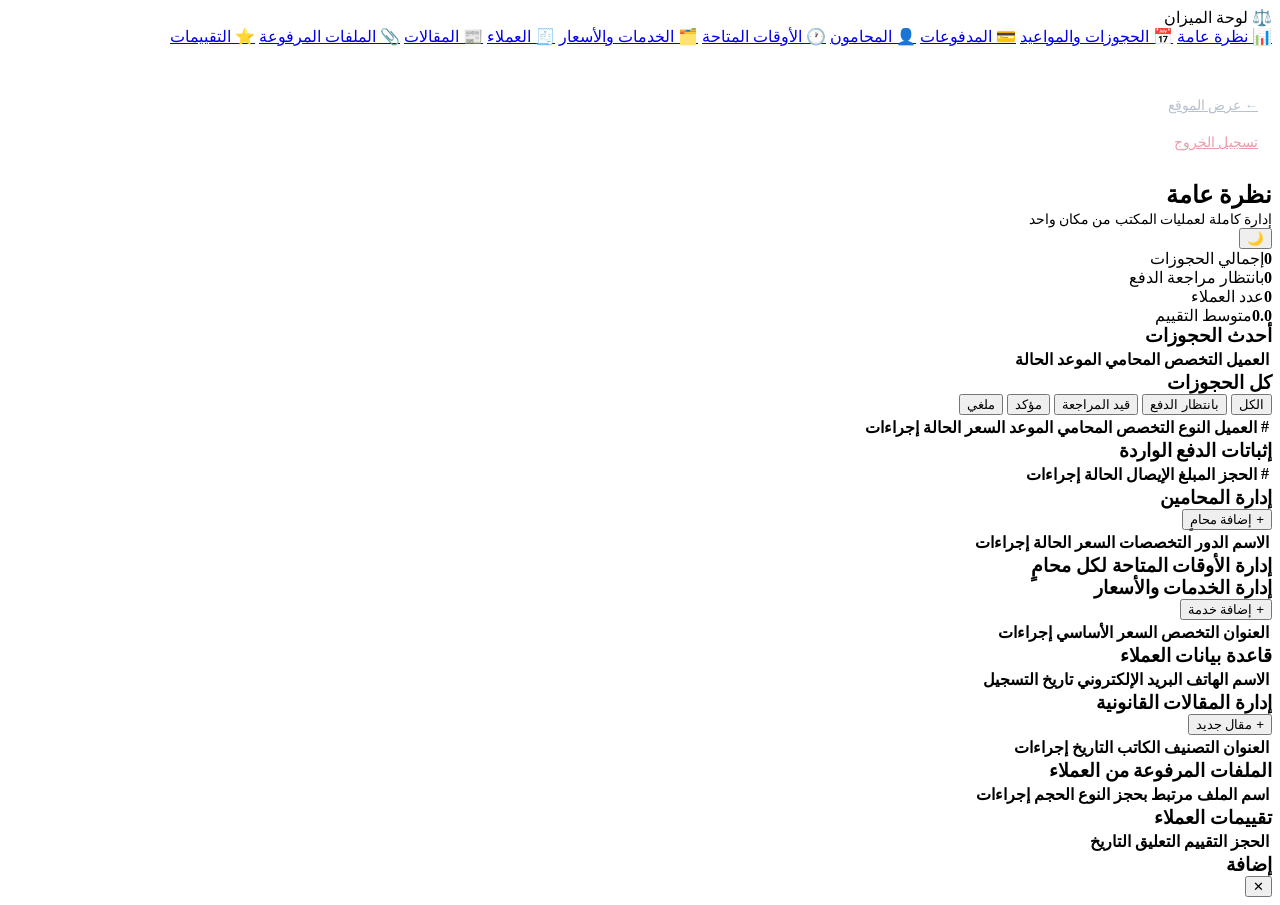
==== commit 1628ac38: "Add files via upload" ====
--- a/index.html
+++ b/index.html
@@ -3,159 +3,149 @@
 <head>
 <meta charset="UTF-8">
 <meta name="viewport" content="width=device-width, initial-scale=1.0">
-<title>مكتب الميزان للمحاماة والاستشارات القانونية | الرئيسية</title>
-<meta name="description" content="مكتب الميزان للمحاماة والاستشارات القانونية — استشارات قانونية حضورية وأونلاين وهاتفية في القانون التجاري، الأحوال الشخصية، الجنائي، العقاري، والعمالي. احجز استشارتك الآن.">
-<meta name="keywords" content="محاماة, استشارات قانونية, محامي مصر, قانون تجاري, أحوال شخصية, قضايا جنائية, حجز استشارة قانونية">
-<meta name="author" content="مكتب الميزان للمحاماة">
-<link rel="canonical" href="https://www.almizanlaw.com/index.html">
-<meta property="og:type" content="website">
-<meta property="og:title" content="مكتب الميزان للمحاماة والاستشارات القانونية">
-<meta property="og:description" content="استشارات قانونية موثوقة في جميع التخصصات — احجز استشارتك أونلاين أو حضوريًا في دقائق.">
-<meta property="og:locale" content="ar_EG">
-<meta name="theme-color" content="#0B1B2B">
-<link rel="icon" href="data:image/svg+xml,<svg xmlns=%22http://www.w3.org/2000/svg%22 viewBox=%220 0 60 60%22><circle cx=%2230%22 cy=%2230%22 r=%2229%22 fill=%22%230B1B2B%22/><text x=%2230%22 y=%2240%22 font-size=%2228%22 text-anchor=%22middle%22 fill=%22%23C9A24B%22>⚖</text></svg>">
-<link rel="stylesheet" href="style.css">
-<script type="application/ld+json">
-{
-  "@context": "https://schema.org",
-  "@type": "LegalService",
-  "name": "مكتب الميزان للمحاماة والاستشارات القانونية",
-  "areaServed": "EG",
-  "priceRange": "$$",
-  "telephone": "+201000000000"
-}
-</script>
+<title>لوحة التحكم | مكتب الميزان للمحاماة</title>
+<meta name="robots" content="noindex, nofollow">
+<link rel="stylesheet" href="../css/style.css">
 </head>
-<body>
+<body class="admin-body">
 
-<main>
-  <!-- الهيرو -->
-  <section class="hero">
-    <div class="container hero-grid">
-      <div class="reveal in">
-        <span class="eyebrow">مكتب محاماة مرخّص منذ 2004</span>
-        <h1>العدالة تُصان حين <em>يوازن</em> القانون بين الحق والدليل</h1>
-        <p class="lead">مكتب الميزان يقدّم استشارات واستراتيجيات قانونية دقيقة عبر نخبة من المحامين المتخصصين، حضوريًا أو أونلاين، لحماية حقوقك في كل خطوة.</p>
-        <div class="hero-cta">
-          <a href="booking.html" class="btn btn-gold">احجز استشارتك الآن</a>
-          <a href="services.html" class="btn btn-ghost" style="color:#fff;border-color:rgba(255,255,255,.25)">تصفح خدماتنا</a>
+<div class="admin-shell">
+  <aside class="admin-sidebar">
+    <div class="admin-brand">⚖️ <span>لوحة الميزان</span></div>
+    <nav class="admin-nav" id="adminNav">
+      <a href="#overview" data-tab="overview" class="active">📊 نظرة عامة</a>
+      <a href="#bookings" data-tab="bookings">📅 الحجوزات والمواعيد</a>
+      <a href="#payments" data-tab="payments">💳 المدفوعات</a>
+      <a href="#lawyers" data-tab="lawyers">👤 المحامون</a>
+      <a href="#availability" data-tab="availability">🕐 الأوقات المتاحة</a>
+      <a href="#services" data-tab="services">🗂️ الخدمات والأسعار</a>
+      <a href="#clients" data-tab="clients">🧾 العملاء</a>
+      <a href="#articles" data-tab="articles">📰 المقالات</a>
+      <a href="#files" data-tab="files">📎 الملفات المرفوعة</a>
+      <a href="#ratings" data-tab="ratings">⭐ التقييمات</a>
+    </nav>
+    <div style="margin-top:24px;padding-top:16px;border-top:1px solid rgba(255,255,255,.1)">
+      <a href="../index.html" style="display:block;padding:10px 14px;color:#B7C1CF;font-size:.85rem">← عرض الموقع</a>
+      <a href="#" id="logoutBtn" style="display:block;padding:10px 14px;color:#ef9aa8;font-size:.85rem">تسجيل الخروج</a>
+    </div>
+  </aside>
+
+  <main class="admin-main">
+    <div class="admin-topbar">
+      <div>
+        <h2 style="margin-bottom:2px" id="tabTitle">نظرة عامة</h2>
+        <p style="margin:0;color:var(--text-muted);font-size:.85rem">إدارة كاملة لعمليات المكتب من مكان واحد</p>
+      </div>
+      <button class="icon-btn" id="themeToggleAdmin" aria-label="تبديل الوضع الليلي">🌙</button>
+    </div>
+
+    <!-- نظرة عامة -->
+    <section class="admin-tab-panel active" data-panel="overview">
+      <div class="admin-kpis">
+        <div class="kpi"><b id="kpiBookings">0</b><span>إجمالي الحجوزات</span></div>
+        <div class="kpi"><b id="kpiPending">0</b><span>بانتظار مراجعة الدفع</span></div>
+        <div class="kpi"><b id="kpiClients">0</b><span>عدد العملاء</span></div>
+        <div class="kpi"><b id="kpiRating">0.0</b><span>متوسط التقييم</span></div>
+      </div>
+      <div class="panel">
+        <div class="panel-head"><h3 style="margin:0">أحدث الحجوزات</h3></div>
+        <div class="table-wrap"><table id="recentBookingsTable"><thead><tr><th>العميل</th><th>التخصص</th><th>المحامي</th><th>الموعد</th><th>الحالة</th></tr></thead><tbody></tbody></table></div>
+      </div>
+    </section>
+
+    <!-- الحجوزات -->
+    <section class="admin-tab-panel" data-panel="bookings">
+      <div class="panel">
+        <div class="panel-head">
+          <h3 style="margin:0">كل الحجوزات</h3>
+          <div class="tabs" id="bookingStatusFilter" style="margin:0">
+            <button class="tab-btn active" data-status="الكل">الكل</button>
+            <button class="tab-btn" data-status="بانتظار الدفع">بانتظار الدفع</button>
+            <button class="tab-btn" data-status="قيد المراجعة">قيد المراجعة</button>
+            <button class="tab-btn" data-status="مؤكد">مؤكد</button>
+            <button class="tab-btn" data-status="ملغي">ملغي</button>
+          </div>
         </div>
-        <div class="hero-stats">
-          <div class="stat"><b>21+</b><span>عامًا من الخبرة القانونية</span></div>
-          <div class="stat"><b>3,400+</b><span>قضية واستشارة تم إنجازها</span></div>
-          <div class="stat"><b>96%</b><span>نسبة رضا العملاء</span></div>
-        </div>
+        <div class="table-wrap"><table id="bookingsTable"><thead><tr><th>#</th><th>العميل</th><th>النوع</th><th>التخصص</th><th>المحامي</th><th>الموعد</th><th>السعر</th><th>الحالة</th><th>إجراءات</th></tr></thead><tbody></tbody></table></div>
       </div>
-      <div class="scale-wrap reveal in reveal-delay-1">
-        <svg class="scale-svg" viewBox="0 0 420 340" xmlns="http://www.w3.org/2000/svg">
-          <line x1="210" y1="96" x2="210" y2="300" stroke="#C9A24B" stroke-width="6" stroke-linecap="round"/>
-          <rect x="150" y="298" width="120" height="14" rx="7" fill="#C9A24B"/>
-          <circle cx="210" cy="70" r="14" fill="#C9A24B"/>
-          <g class="scale-beam">
-            <line x1="70" y1="96" x2="350" y2="96" stroke="#C9A24B" stroke-width="6" stroke-linecap="round"/>
-            <g class="scale-pan left">
-              <line x1="70" y1="96" x2="70" y2="150" stroke="#E4C97A" stroke-width="2"/>
-              <line x1="45" y1="150" x2="95" y2="150" stroke="#E4C97A" stroke-width="2"/>
-              <path d="M40 150 Q70 195 100 150" stroke="#C9A24B" stroke-width="5" fill="none" stroke-linecap="round"/>
-            </g>
-            <g class="scale-pan right">
-              <line x1="350" y1="96" x2="350" y2="150" stroke="#E4C97A" stroke-width="2"/>
-              <line x1="325" y1="150" x2="375" y2="150" stroke="#E4C97A" stroke-width="2"/>
-              <path d="M320 150 Q350 195 380 150" stroke="#C9A24B" stroke-width="5" fill="none" stroke-linecap="round"/>
-            </g>
-          </g>
-        </svg>
+    </section>
+
+    <!-- المدفوعات -->
+    <section class="admin-tab-panel" data-panel="payments">
+      <div class="panel">
+        <div class="panel-head"><h3 style="margin:0">إثباتات الدفع الواردة</h3></div>
+        <div class="table-wrap"><table id="paymentsTable"><thead><tr><th>#</th><th>الحجز</th><th>المبلغ</th><th>الإيصال</th><th>الحالة</th><th>إجراءات</th></tr></thead><tbody></tbody></table></div>
       </div>
-    </div>
-  </section>
+    </section>
 
-  <!-- لماذا نحن -->
-  <section class="section">
-    <div class="container">
-      <div class="section-head center reveal">
-        <span class="eyebrow">لماذا الميزان</span>
-        <h2>خبرة قانونية تمنحك الثقة في كل قرار</h2>
-        <p>نجمع بين الدقة القانونية والاحترافية الرقمية لنقدّم لك تجربة استشارة سلسة من أول تواصل وحتى صدور الحكم.</p>
+    <!-- المحامون -->
+    <section class="admin-tab-panel" data-panel="lawyers">
+      <div class="panel">
+        <div class="panel-head"><h3 style="margin:0">إدارة المحامين</h3><button class="btn btn-primary btn-sm" id="addLawyerBtn">+ إضافة محامٍ</button></div>
+        <div class="table-wrap"><table id="lawyersTable"><thead><tr><th>الاسم</th><th>الدور</th><th>التخصصات</th><th>السعر</th><th>الحالة</th><th>إجراءات</th></tr></thead><tbody></tbody></table></div>
       </div>
-      <div class="grid grid-3">
-        <div class="card reveal">
-          <div class="seal"><svg viewBox="0 0 24 24" fill="none" stroke="currentColor" stroke-width="2"><path d="M12 2l8 4v6c0 5-3.5 8.5-8 10-4.5-1.5-8-5-8-10V6l8-4z"/></svg></div>
-          <h3>سرية وأمانة كاملة</h3>
-          <p>نتعامل مع كل قضية بسرية تامة، وحماية كاملة لمستنداتك وبياناتك الشخصية.</p>
-        </div>
-        <div class="card reveal reveal-delay-1">
-          <div class="seal"><svg viewBox="0 0 24 24" fill="none" stroke="currentColor" stroke-width="2"><circle cx="12" cy="8" r="4"/><path d="M4 21c0-4 4-6 8-6s8 2 8 6"/></svg></div>
-          <h3>نخبة من المحامين</h3>
-          <p>فريق من المستشارين المتخصصين في كل فروع القانون، بخبرات تراكمية تتجاوز 100 عام.</p>
-        </div>
-        <div class="card reveal reveal-delay-2">
-          <div class="seal"><svg viewBox="0 0 24 24" fill="none" stroke="currentColor" stroke-width="2"><rect x="3" y="4" width="18" height="16" rx="2"/><path d="M8 2v4M16 2v4M3 10h18"/></svg></div>
-          <h3>حجز فوري ومرن</h3>
-          <p>احجز استشارتك حضوريًا أو أونلاين أو هاتفيًا في دقائق، مع تأكيد سريع بعد إتمام الدفع.</p>
-        </div>
+    </section>
+
+    <!-- الأوقات المتاحة -->
+    <section class="admin-tab-panel" data-panel="availability">
+      <div class="panel">
+        <div class="panel-head"><h3 style="margin:0">إدارة الأوقات المتاحة لكل محامٍ</h3></div>
+        <div id="availabilityList"></div>
       </div>
-    </div>
-  </section>
+    </section>
 
-  <!-- الخدمات -->
-  <section class="section section-soft">
-    <div class="container">
-      <div class="section-head reveal">
-        <span class="eyebrow">تخصصاتنا</span>
-        <h2>خدمات قانونية متكاملة تحت سقف واحد</h2>
+    <!-- الخدمات -->
+    <section class="admin-tab-panel" data-panel="services">
+      <div class="panel">
+        <div class="panel-head"><h3 style="margin:0">إدارة الخدمات والأسعار</h3><button class="btn btn-primary btn-sm" id="addServiceBtn">+ إضافة خدمة</button></div>
+        <div class="table-wrap"><table id="servicesTable"><thead><tr><th>العنوان</th><th>التخصص</th><th>السعر الأساسي</th><th>إجراءات</th></tr></thead><tbody></tbody></table></div>
       </div>
-      <div class="grid grid-3" id="homeServices"></div>
-      <div style="text-align:center;margin-top:40px" class="reveal">
-        <a href="services.html" class="btn btn-primary">عرض كل الخدمات</a>
+    </section>
+
+    <!-- العملاء -->
+    <section class="admin-tab-panel" data-panel="clients">
+      <div class="panel">
+        <div class="panel-head"><h3 style="margin:0">قاعدة بيانات العملاء</h3></div>
+        <div class="table-wrap"><table id="clientsTable"><thead><tr><th>الاسم</th><th>الهاتف</th><th>البريد الإلكتروني</th><th>تاريخ التسجيل</th></tr></thead><tbody></tbody></table></div>
       </div>
-    </div>
-  </section>
+    </section>
 
-  <!-- شهادة عميل -->
-  <section class="section">
-    <div class="container">
-      <div class="testimonial reveal">
-        <p>"تعاملت مع مكتب الميزان في قضية تجارية معقدة، وكانت المتابعة احترافية من أول استشارة وحتى صدور الحكم لصالحنا. أنصح بهم بثقة تامة."</p>
-        <div style="margin-top:24px;display:flex;align-items:center;gap:14px">
-          <div class="team-photo" style="width:52px;height:52px;font-size:1.2rem;margin:0">هـ</div>
-          <div><div class="who">هاني المصري</div><div style="font-size:.82rem;color:#9FAAB9">صاحب شركة استثمارية</div></div>
-        </div>
+    <!-- المقالات -->
+    <section class="admin-tab-panel" data-panel="articles">
+      <div class="panel">
+        <div class="panel-head"><h3 style="margin:0">إدارة المقالات القانونية</h3><button class="btn btn-primary btn-sm" id="addArticleBtn">+ مقال جديد</button></div>
+        <div class="table-wrap"><table id="articlesTable"><thead><tr><th>العنوان</th><th>التصنيف</th><th>الكاتب</th><th>التاريخ</th><th>إجراءات</th></tr></thead><tbody></tbody></table></div>
       </div>
-    </div>
-  </section>
+    </section>
 
-  <!-- CTA -->
-  <section class="section-tight">
-    <div class="container">
-      <div class="card reveal" style="text-align:center;padding:56px 30px;background:linear-gradient(135deg,var(--ink),var(--ink-2));border:none">
-        <h2 style="color:#fff">لا تدع الوقت يفوّت عليك حقك القانوني</h2>
-        <p style="color:#C9D2DE;max-width:560px;margin:0 auto 26px">احجز استشارتك القانونية الآن مع أحد نخبة محامينا المتخصصين، ونتولى نحن الباقي.</p>
-        <a href="booking.html" class="btn btn-gold">احجز استشارة الآن</a>
+    <!-- الملفات -->
+    <section class="admin-tab-panel" data-panel="files">
+      <div class="panel">
+        <div class="panel-head"><h3 style="margin:0">الملفات المرفوعة من العملاء</h3></div>
+        <div class="table-wrap"><table id="filesTable"><thead><tr><th>اسم الملف</th><th>مرتبط بحجز</th><th>النوع</th><th>الحجم</th><th>إجراءات</th></tr></thead><tbody></tbody></table></div>
       </div>
-    </div>
-  </section>
-</main>
+    </section>
 
-<script src="config.js"></script>
-<script src="data.js"></script>
-<script src="chatbot.js"></script>
-<script src="main.js"></script>
-<script>
-async function renderHomeServices(){
-  const services = await window.LocalStore.getAll("services");
-  const wrap = document.getElementById("homeServices");
-  wrap.innerHTML = services.slice(0,6).map((s,i)=>`
-    <div class="card service-card reveal reveal-delay-${(i%3)}">
-      <div class="seal"><svg viewBox="0 0 24 24" fill="none" stroke="currentColor" stroke-width="2"><path d="M4 7h16M4 12h16M4 17h10"/></svg></div>
-      <h3>${s.title}</h3>
-      <p>${s.desc}</p>
-      <span class="price-tag">تبدأ من ${s.basePrice} ج.م</span><br>
-      <a href="services.html" class="more">المزيد ←</a>
-    </div>
-  `).join("");
-  initReveal();
-}
-document.addEventListener("DOMContentLoaded", renderHomeServices);
-</script>
+    <!-- التقييمات -->
+    <section class="admin-tab-panel" data-panel="ratings">
+      <div class="panel">
+        <div class="panel-head"><h3 style="margin:0">تقييمات العملاء</h3></div>
+        <div class="table-wrap"><table id="ratingsTable"><thead><tr><th>الحجز</th><th>التقييم</th><th>التعليق</th><th>التاريخ</th></tr></thead><tbody></tbody></table></div>
+      </div>
+    </section>
+  </main>
+</div>
+
+<!-- نافذة منبثقة عامة للإضافة/التعديل -->
+<div class="modal-overlay" id="modalOverlay">
+  <div class="modal">
+    <div class="modal-head"><h3 id="modalTitle" style="margin:0">إضافة</h3><button class="modal-close" id="modalCloseBtn">✕</button></div>
+    <div id="modalBody"></div>
+  </div>
+</div>
+
+<script src="../js/config.js"></script>
+<script src="../js/data.js"></script>
+<script src="../js/admin.js"></script>
 </body>
 </html>
